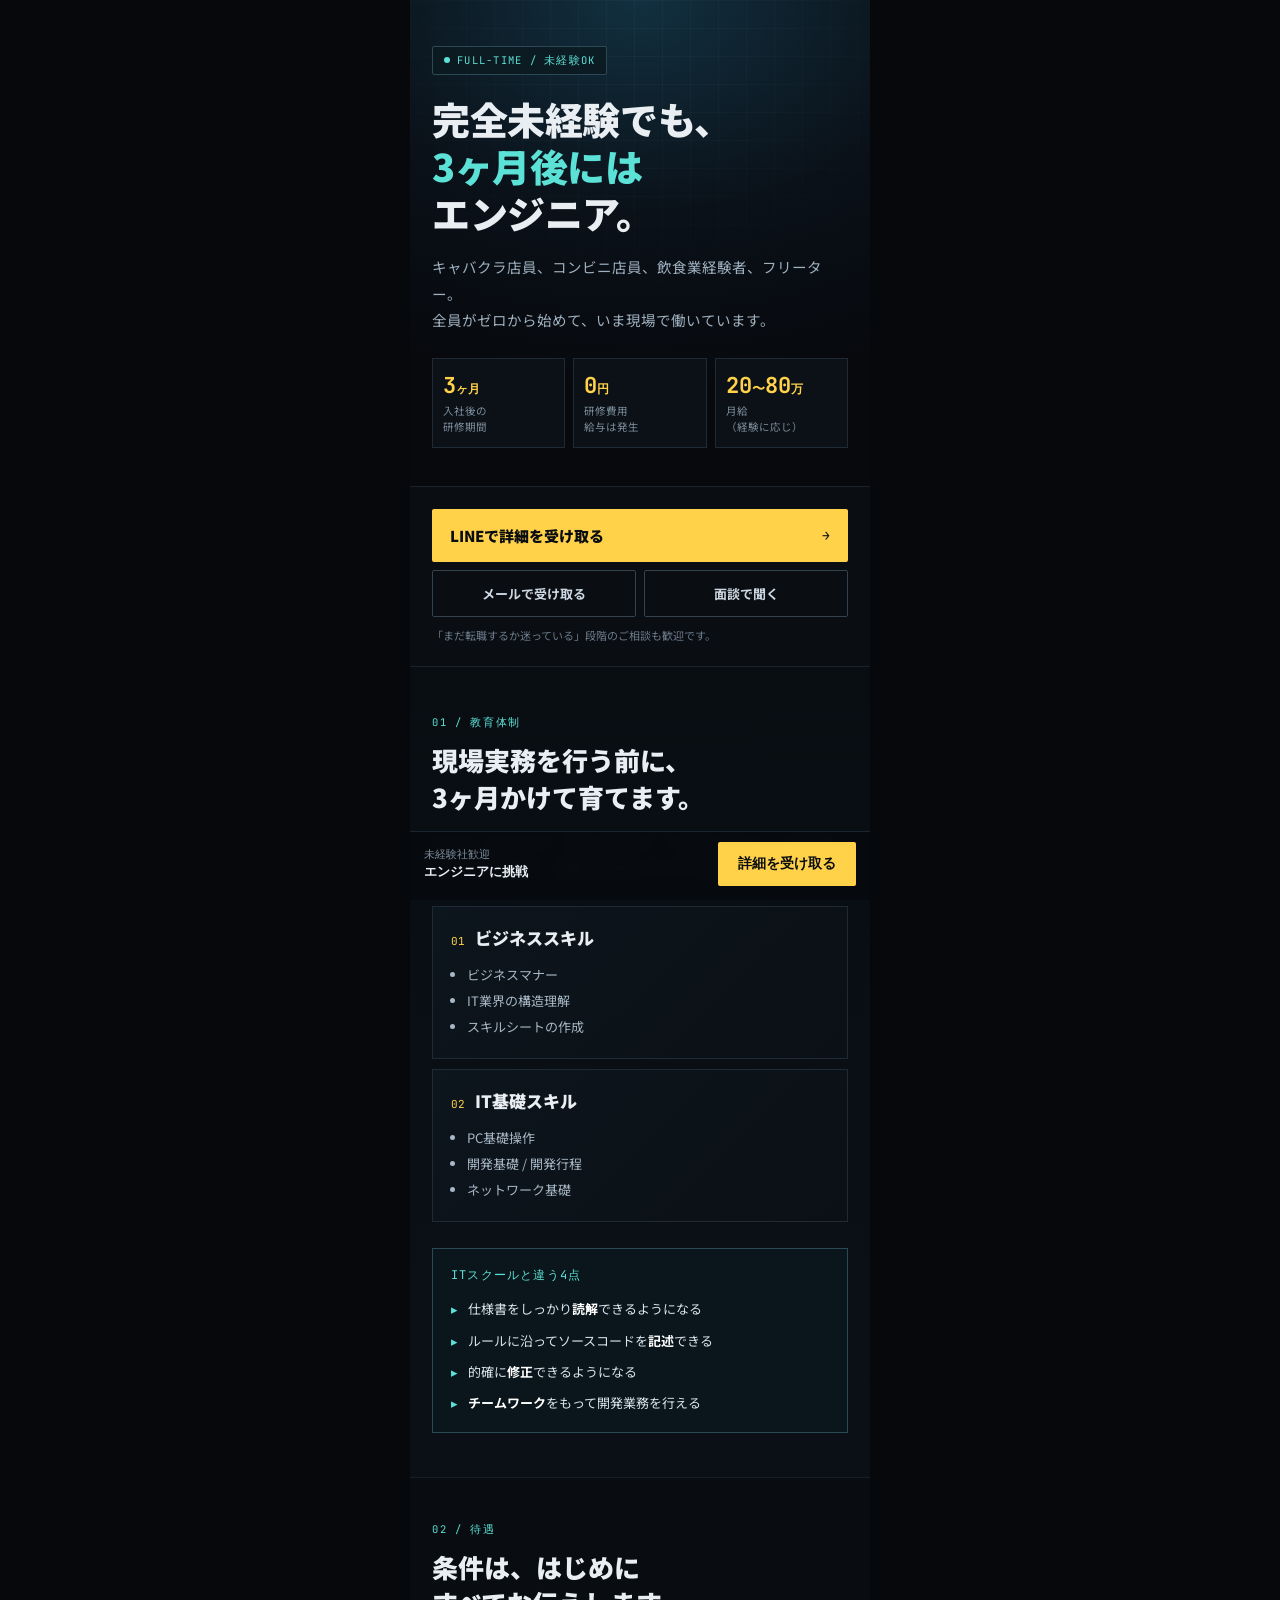
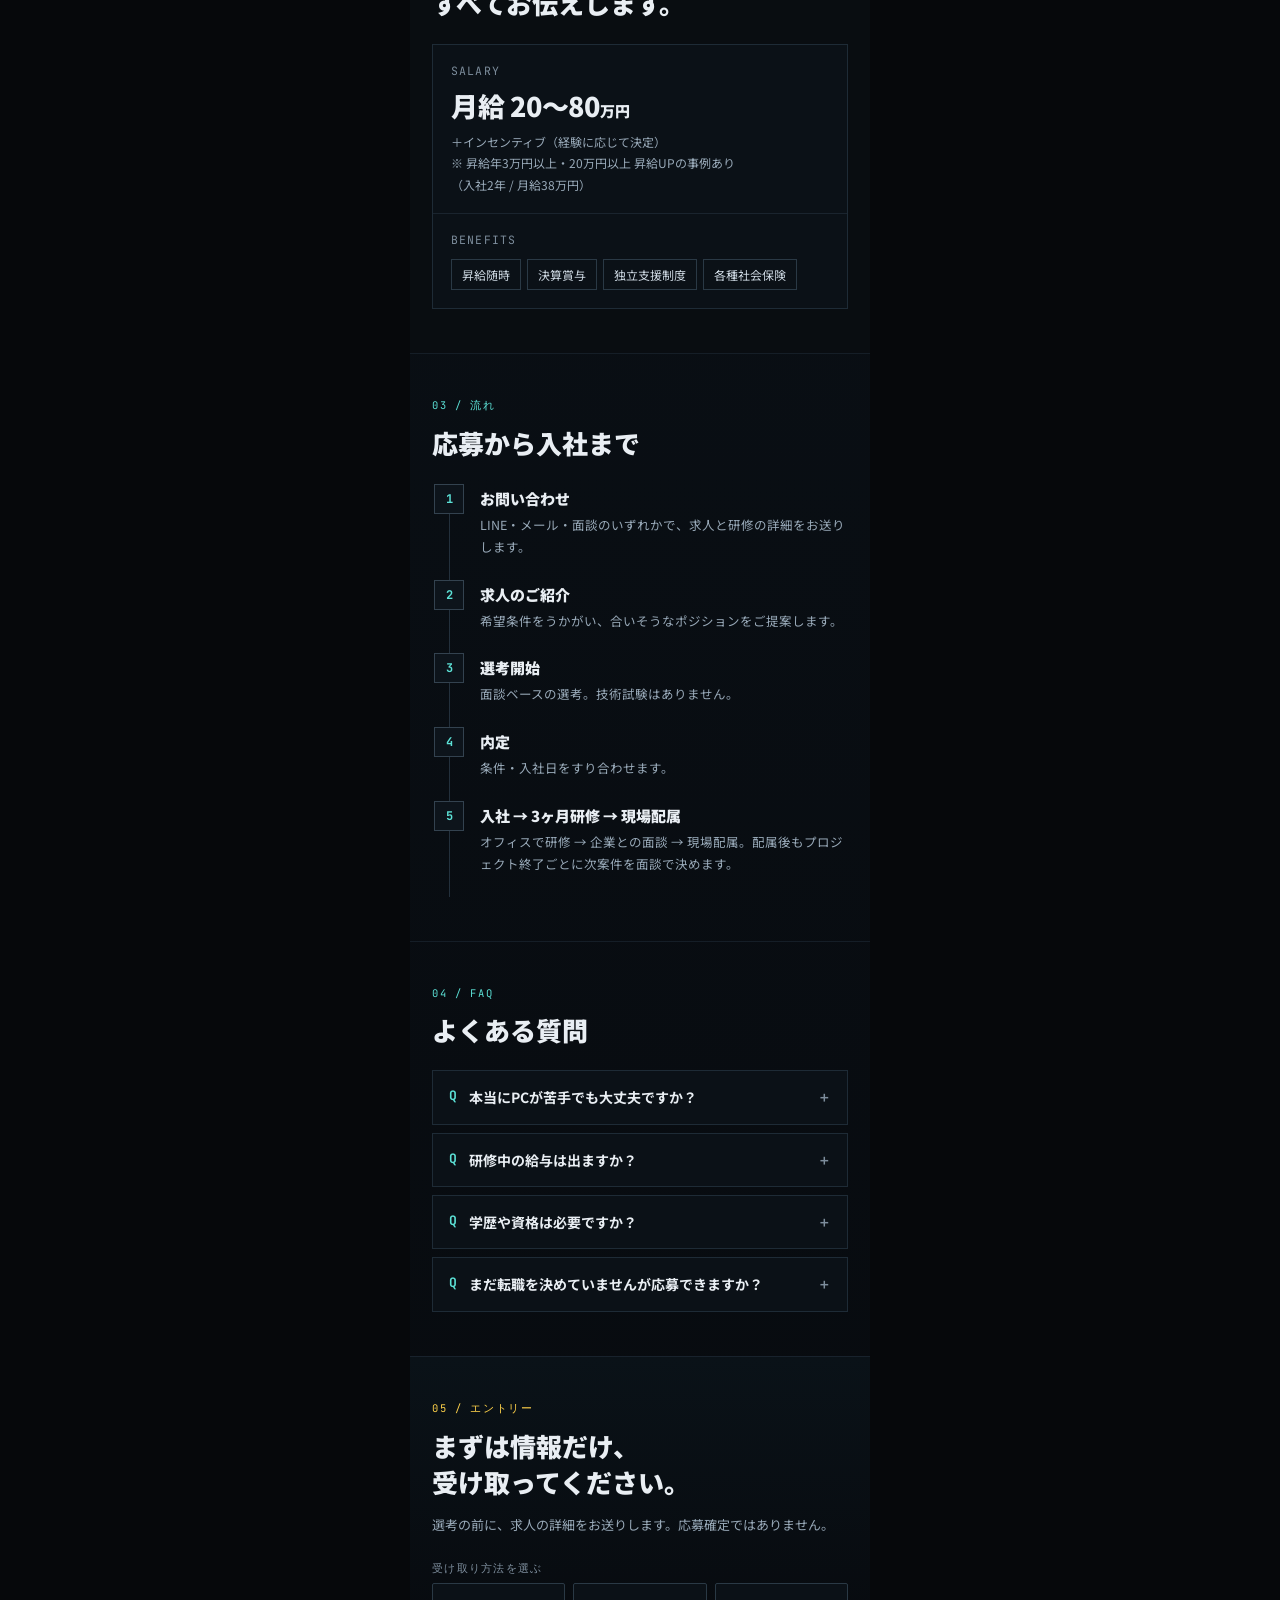
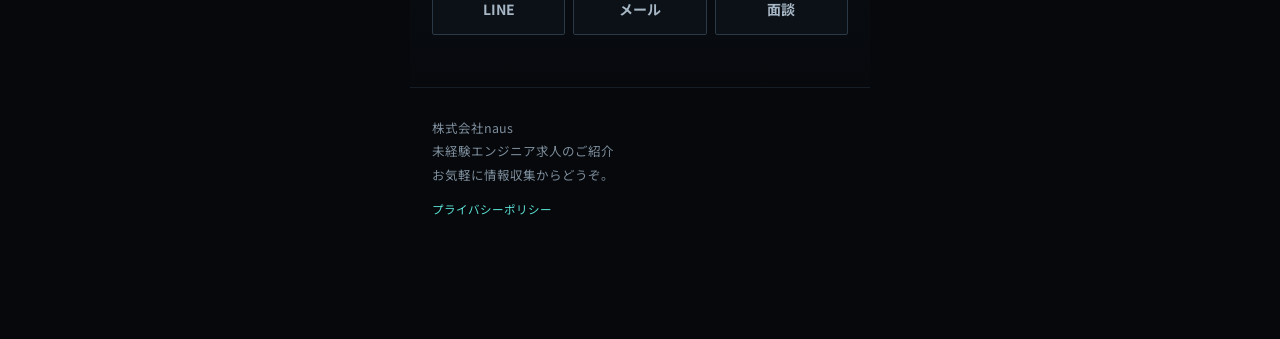
==== index.html @ b29642f3 "feat: 応募フォームの送信データに同意の記録を追加 recruit-entry フォームの同意チェック(プライバシーポリシー同意)は 送信ボタンの活性制御にのみ使われ、送信データには含まれていなか" ====
<!DOCTYPE html>
<html lang="ja">
<head>
<meta charset="utf-8" />
<!-- Google Tag Manager -->
<script>(function(w,d,s,l,i){w[l]=w[l]||[];w[l].push({'gtm.start':
new Date().getTime(),event:'gtm.js'});var f=d.getElementsByTagName(s)[0],
j=d.createElement(s),dl=l!='dataLayer'?'&l='+l:'';j.async=true;j.src=
'https://www.googletagmanager.com/gtm.js?id='+i+dl;f.parentNode.insertBefore(j,f);
})(window,document,'script','dataLayer','GTM-PGXVPQSF');</script>
<!-- End Google Tag Manager -->
<meta name="viewport" content="width=device-width, initial-scale=1" />
<title>未経験エンジニア求人｜株式会社naus</title>
<meta name="description" content="完全未経験でも、3ヶ月後にはエンジニア。全員がゼロから始めて、いま現場で働いています。" />
<link rel="preconnect" href="https://fonts.googleapis.com" />
<link rel="preconnect" href="https://fonts.gstatic.com" crossorigin="" />
<link href="https://fonts.googleapis.com/css2?family=Noto+Sans+JP:wght@400;500;700;900&family=JetBrains+Mono:wght@500;700&display=swap" rel="stylesheet" />
<style>
  html, body { margin: 0; padding: 0; background: #06080b; }
  * { box-sizing: border-box; -webkit-tap-highlight-color: transparent; }
  a { color: #5ce1d6; text-decoration: none; }
  a:hover { color: #8af0e8; }
  input, button, textarea { font-family: inherit; }
  @keyframes scanline { 0% { transform: translateY(-100%); } 100% { transform: translateY(400%); } }
  @keyframes pulseDot { 0%, 100% { opacity: 1; } 50% { opacity: 0.25; } }
  @keyframes sheetUp { from { transform: translateY(100%); } to { transform: translateY(0); } }
  .inp:focus { border-color: #5ce1d6; }
  [hidden] { display: none !important; }
</style>
</head>
<body>
<!-- Google Tag Manager (noscript) -->
<noscript><iframe src="https://www.googletagmanager.com/ns.html?id=GTM-PGXVPQSF"
height="0" width="0" style="display:none;visibility:hidden"></iframe></noscript>
<!-- End Google Tag Manager (noscript) -->
<div style="background: #06080b; color: #e9eef3; font-family: 'Noto Sans JP', sans-serif; min-height: 100vh; display: flex; justify-content: center; padding: 0 0 88px;">
<div style="width: 100%; max-width: 460px; position: relative; overflow: hidden; background: linear-gradient(180deg, #080b0f 0%, #0a1016 40%, #070a0e 100%);">

  <!-- ===== FV ===== -->
  <section style="position: relative; padding: 44px 22px 38px; background: radial-gradient(120% 80% at 50% 0%, #123040 0%, #0a1119 55%, #07090d 100%); overflow: hidden;">
    <div style="position: absolute; inset: 0; background-image: linear-gradient(#ffffff08 1px, transparent 1px), linear-gradient(90deg, #ffffff08 1px, transparent 1px); background-size: 28px 28px; mask-image: radial-gradient(80% 60% at 50% 10%, #000 0%, transparent 100%); -webkit-mask-image: radial-gradient(80% 60% at 50% 10%, #000 0%, transparent 100%);"></div>
    <div style="position: relative;">
      <div style="display: inline-flex; align-items: center; gap: 7px; border: 1px solid #2c4a56; background: #0c1a20cc; padding: 6px 11px; border-radius: 2px; font-family: 'JetBrains Mono', monospace; font-size: 10.5px; letter-spacing: 0.12em; color: #5ce1d6;">
        <span style="width: 6px; height: 6px; background: #5ce1d6; border-radius: 50%; animation: pulseDot 1.8s infinite;"></span>
        FULL-TIME / 未経験OK
      </div>
      <h1 style="margin: 20px 0 0; font-size: 38px; line-height: 1.24; font-weight: 900; letter-spacing: -0.01em; text-wrap: pretty;">
        完全未経験でも、<br />
        <span style="color: #5ce1d6;">3ヶ月後には</span><br />エンジニア。
      </h1>
      <p style="margin: 18px 0 0; font-size: 14.5px; line-height: 1.85; color: #9fb0bf;">
        キャバクラ店員、コンビニ店員、飲食業経験者、フリーター。<br />
        全員がゼロから始めて、いま現場で働いています。
      </p>
      <div style="display: flex; gap: 8px; margin: 24px 0 0;">
        <div style="flex: 1; border: 1px solid #1e2b36; background: #0b1117; padding: 12px 10px;">
          <div style="font-family: 'JetBrains Mono', monospace; font-size: 22px; font-weight: 700; color: #ffd24a;">3<span style="font-size: 12px;">ヶ月</span></div>
          <div style="font-size: 10.5px; color: #7d8d9c; margin-top: 3px; line-height: 1.5;">入社後の<br />研修期間</div>
        </div>
        <div style="flex: 1; border: 1px solid #1e2b36; background: #0b1117; padding: 12px 10px;">
          <div style="font-family: 'JetBrains Mono', monospace; font-size: 22px; font-weight: 700; color: #ffd24a;">0<span style="font-size: 12px;">円</span></div>
          <div style="font-size: 10.5px; color: #7d8d9c; margin-top: 3px; line-height: 1.5;">研修費用<br />給与は発生</div>
        </div>
        <div style="flex: 1; border: 1px solid #1e2b36; background: #0b1117; padding: 12px 10px;">
          <div style="font-family: 'JetBrains Mono', monospace; font-size: 22px; font-weight: 700; color: #ffd24a;">20<span style="font-size: 13px;">〜</span>80<span style="font-size: 12px;">万</span></div>
          <div style="font-size: 10.5px; color: #7d8d9c; margin-top: 3px; line-height: 1.5;">月給<br />（経験に応じ）</div>
        </div>
      </div>
    </div>
  </section>

  <!-- ===== FV直下CTA ===== -->
  <div style="display: grid; gap: 8px; padding: 22px; background: #0a0e13; border-top: 1px solid #18222c; border-bottom: 1px solid #18222c;">
    <button type="button" data-open-line style="display: flex; align-items: center; justify-content: space-between; width: 100%; border: 0; background: #ffd24a; color: #0a0d11; font-weight: 900; font-size: 15px; padding: 16px 18px; border-radius: 2px; cursor: pointer;">
      <span>LINEで詳細を受け取る</span>
      <span style="font-family: 'JetBrains Mono', monospace; font-size: 13px;">→</span>
    </button>
    <div style="display: flex; gap: 8px;">
      <a href="#form" id="open-mail-top" style="flex: 1; display: flex; align-items: center; justify-content: center; border: 1px solid #33424f; color: #cdd8e2; font-weight: 700; font-size: 13px; padding: 13px 10px; border-radius: 2px;">メールで受け取る</a>
      <a href="https://calendar.app.google/QHcVtt3HSc3vjNwj9" target="_blank" rel="noopener" style="flex: 1; display: flex; align-items: center; justify-content: center; border: 1px solid #33424f; color: #cdd8e2; font-weight: 700; font-size: 13px; padding: 13px 10px; border-radius: 2px;">面談で聞く</a>
    </div>
    <p style="margin: 2px 0 0; font-size: 11px; color: #6b7a8a; line-height: 1.6;">「まだ転職するか迷っている」段階のご相談も歓迎です。</p>
  </div>

  <!-- ===== 01 教育体制 ===== -->
  <section style="padding: 48px 22px 44px;">
    <div style="font-family: 'JetBrains Mono', monospace; font-size: 10.5px; letter-spacing: 0.16em; color: #5ce1d6;">01 / 教育体制</div>
    <h2 style="margin: 12px 0 0; font-size: 26px; line-height: 1.4; font-weight: 900;">現場実務を行う前に、<br />3ヶ月かけて育てます。</h2>
    <p style="margin: 14px 0 0; font-size: 13.5px; line-height: 1.9; color: #98a9b8;">ITスクールのように「学んで終わり」ではありません。入社後の給与が出る期間に、実務で必要なことだけを教えます。</p>

    <div style="display: grid; gap: 10px; margin: 26px 0 0;">
      <div style="border: 1px solid #1e2b36; background: linear-gradient(135deg, #0d151d 0%, #0a1015 100%); padding: 18px;">
        <div style="display: flex; align-items: baseline; gap: 10px;">
          <span style="font-family: 'JetBrains Mono', monospace; font-size: 11px; color: #ffd24a;">01</span>
          <h3 style="margin: 0; font-size: 17px; font-weight: 900;">ビジネススキル</h3>
        </div>
        <ul style="margin: 12px 0 0; padding: 0 0 0 16px; font-size: 13px; line-height: 2; color: #a7b7c5;">
          <li>ビジネスマナー</li>
          <li>IT業界の構造理解</li>
          <li>スキルシートの作成</li>
        </ul>
      </div>
      <div style="border: 1px solid #1e2b36; background: linear-gradient(135deg, #0d151d 0%, #0a1015 100%); padding: 18px;">
        <div style="display: flex; align-items: baseline; gap: 10px;">
          <span style="font-family: 'JetBrains Mono', monospace; font-size: 11px; color: #ffd24a;">02</span>
          <h3 style="margin: 0; font-size: 17px; font-weight: 900;">IT基礎スキル</h3>
        </div>
        <ul style="margin: 12px 0 0; padding: 0 0 0 16px; font-size: 13px; line-height: 2; color: #a7b7c5;">
          <li>PC基礎操作</li>
          <li>開発基礎 / 開発行程</li>
          <li>ネットワーク基礎</li>
        </ul>
      </div>
    </div>

    <div style="margin: 26px 0 0; border: 1px solid #2c4a56; background: #0a161b; padding: 18px;">
      <div style="font-size: 12px; font-family: 'JetBrains Mono', monospace; letter-spacing: 0.1em; color: #5ce1d6;">ITスクールと違う4点</div>
      <div style="display: grid; gap: 9px; margin: 14px 0 0;">
        <div style="display: flex; gap: 10px; font-size: 13px; line-height: 1.7; color: #dbe4ec;"><span style="color: #5ce1d6;">▸</span><span>仕様書をしっかり<strong style="color:#fff;">読解</strong>できるようになる</span></div>
        <div style="display: flex; gap: 10px; font-size: 13px; line-height: 1.7; color: #dbe4ec;"><span style="color: #5ce1d6;">▸</span><span>ルールに沿ってソースコードを<strong style="color:#fff;">記述</strong>できる</span></div>
        <div style="display: flex; gap: 10px; font-size: 13px; line-height: 1.7; color: #dbe4ec;"><span style="color: #5ce1d6;">▸</span><span>的確に<strong style="color:#fff;">修正</strong>できるようになる</span></div>
        <div style="display: flex; gap: 10px; font-size: 13px; line-height: 1.7; color: #dbe4ec;"><span style="color: #5ce1d6;">▸</span><span><strong style="color:#fff;">チームワーク</strong>をもって開発業務を行える</span></div>
      </div>
    </div>
  </section>

  <!-- ===== 02 待遇 ===== -->
  <section style="padding: 44px 22px; background: #090d11; border-top: 1px solid #151e27;">
    <div style="font-family: 'JetBrains Mono', monospace; font-size: 10.5px; letter-spacing: 0.16em; color: #5ce1d6;">02 / 待遇</div>
    <h2 style="margin: 12px 0 22px; font-size: 26px; line-height: 1.4; font-weight: 900;">条件は、はじめに<br />すべてお伝えします。</h2>
    <div style="border: 1px solid #1e2b36; background: #0b1117;">
      <div style="padding: 18px; border-bottom: 1px solid #1a242e;">
        <div style="font-size: 11.5px; font-family: 'JetBrains Mono', monospace; letter-spacing: 0.1em; color: #7d8d9c;">SALARY</div>
        <div style="margin: 8px 0 0; font-size: 27px; font-weight: 900; letter-spacing: -0.01em;">月給 20〜80<span style="font-size: 15px;">万円</span></div>
        <div style="margin: 6px 0 0; font-size: 12px; line-height: 1.8; color: #98a9b8;">＋インセンティブ（経験に応じて決定）<br />※ 昇給年3万円以上・20万円以上 昇給UPの事例あり<br />（入社2年 / 月給38万円）</div>
      </div>
      <div style="padding: 18px;">
        <div style="font-size: 11.5px; font-family: 'JetBrains Mono', monospace; letter-spacing: 0.1em; color: #7d8d9c;">BENEFITS</div>
        <div style="display: flex; flex-wrap: wrap; gap: 6px; margin: 12px 0 0;">
          <span style="border: 1px solid #2a3945; font-size: 12px; padding: 6px 10px; color: #cdd8e2;">昇給随時</span>
          <span style="border: 1px solid #2a3945; font-size: 12px; padding: 6px 10px; color: #cdd8e2;">決算賞与</span>
          <span style="border: 1px solid #2a3945; font-size: 12px; padding: 6px 10px; color: #cdd8e2;">独立支援制度</span>
          <span style="border: 1px solid #2a3945; font-size: 12px; padding: 6px 10px; color: #cdd8e2;">各種社会保険</span>
        </div>
      </div>
    </div>
  </section>

  <!-- ===== 03 流れ ===== -->
  <section style="padding: 44px 22px; border-top: 1px solid #151e27; border-bottom: 1px solid #151e27;">
    <div style="font-family: 'JetBrains Mono', monospace; font-size: 10.5px; letter-spacing: 0.16em; color: #5ce1d6;">03 / 流れ</div>
    <h2 style="margin: 12px 0 22px; font-size: 26px; line-height: 1.4; font-weight: 900;">応募から入社まで</h2>
    <div style="display: grid; gap: 0;">
      <div style="display: flex; gap: 14px;">
        <div style="flex: none; width: 34px; display: flex; flex-direction: column; align-items: center;">
          <div style="width: 30px; height: 30px; border: 1px solid #33424f; background: #0d141b; display: flex; align-items: center; justify-content: center; font-family: 'JetBrains Mono', monospace; font-size: 12px; font-weight: 700; color: #5ce1d6;">1</div>
          <div style="flex: 1; width: 1px; background: #23303c; min-height: 18px;"></div>
        </div>
        <div style="padding: 4px 0 22px;">
          <div style="font-size: 15px; font-weight: 900;">お問い合わせ</div>
          <div style="margin: 5px 0 0; font-size: 12.5px; line-height: 1.75; color: #98a9b8;">LINE・メール・面談のいずれかで、求人と研修の詳細をお送りします。</div>
        </div>
      </div>
      <div style="display: flex; gap: 14px;">
        <div style="flex: none; width: 34px; display: flex; flex-direction: column; align-items: center;">
          <div style="width: 30px; height: 30px; border: 1px solid #33424f; background: #0d141b; display: flex; align-items: center; justify-content: center; font-family: 'JetBrains Mono', monospace; font-size: 12px; font-weight: 700; color: #5ce1d6;">2</div>
          <div style="flex: 1; width: 1px; background: #23303c; min-height: 18px;"></div>
        </div>
        <div style="padding: 4px 0 22px;">
          <div style="font-size: 15px; font-weight: 900;">求人のご紹介</div>
          <div style="margin: 5px 0 0; font-size: 12.5px; line-height: 1.75; color: #98a9b8;">希望条件をうかがい、合いそうなポジションをご提案します。</div>
        </div>
      </div>
      <div style="display: flex; gap: 14px;">
        <div style="flex: none; width: 34px; display: flex; flex-direction: column; align-items: center;">
          <div style="width: 30px; height: 30px; border: 1px solid #33424f; background: #0d141b; display: flex; align-items: center; justify-content: center; font-family: 'JetBrains Mono', monospace; font-size: 12px; font-weight: 700; color: #5ce1d6;">3</div>
          <div style="flex: 1; width: 1px; background: #23303c; min-height: 18px;"></div>
        </div>
        <div style="padding: 4px 0 22px;">
          <div style="font-size: 15px; font-weight: 900;">選考開始</div>
          <div style="margin: 5px 0 0; font-size: 12.5px; line-height: 1.75; color: #98a9b8;">面談ベースの選考。技術試験はありません。</div>
        </div>
      </div>
      <div style="display: flex; gap: 14px;">
        <div style="flex: none; width: 34px; display: flex; flex-direction: column; align-items: center;">
          <div style="width: 30px; height: 30px; border: 1px solid #33424f; background: #0d141b; display: flex; align-items: center; justify-content: center; font-family: 'JetBrains Mono', monospace; font-size: 12px; font-weight: 700; color: #5ce1d6;">4</div>
          <div style="flex: 1; width: 1px; background: #23303c; min-height: 18px;"></div>
        </div>
        <div style="padding: 4px 0 22px;">
          <div style="font-size: 15px; font-weight: 900;">内定</div>
          <div style="margin: 5px 0 0; font-size: 12.5px; line-height: 1.75; color: #98a9b8;">条件・入社日をすり合わせます。</div>
        </div>
      </div>
      <div style="display: flex; gap: 14px;">
        <div style="flex: none; width: 34px; display: flex; flex-direction: column; align-items: center;">
          <div style="width: 30px; height: 30px; border: 1px solid #33424f; background: #0d141b; display: flex; align-items: center; justify-content: center; font-family: 'JetBrains Mono', monospace; font-size: 12px; font-weight: 700; color: #5ce1d6;">5</div>
          <div style="flex: 1; width: 1px; background: #23303c; min-height: 18px;"></div>
        </div>
        <div style="padding: 4px 0 22px;">
          <div style="font-size: 15px; font-weight: 900;">入社 → 3ヶ月研修 → 現場配属</div>
          <div style="margin: 5px 0 0; font-size: 12.5px; line-height: 1.75; color: #98a9b8;">オフィスで研修 → 企業との面談 → 現場配属。配属後もプロジェクト終了ごとに次案件を面談で決めます。</div>
        </div>
      </div>
    </div>
  </section>

  <!-- ===== 04 FAQ ===== -->
  <section style="padding: 44px 22px;">
    <div style="font-family: 'JetBrains Mono', monospace; font-size: 10.5px; letter-spacing: 0.16em; color: #5ce1d6;">04 / FAQ</div>
    <h2 style="margin: 12px 0 22px; font-size: 26px; line-height: 1.4; font-weight: 900;">よくある質問</h2>
    <div style="display: grid; gap: 8px;">
      <div data-faq style="border: 1px solid #1e2b36; background: #0b1117;">
        <button type="button" data-faq-toggle aria-expanded="false" style="width: 100%; display: flex; gap: 12px; align-items: flex-start; text-align: left; background: none; border: 0; padding: 15px 16px; color: #e9eef3; font-size: 14px; font-weight: 700; line-height: 1.6; cursor: pointer;">
          <span style="font-family: 'JetBrains Mono', monospace; color: #5ce1d6; font-size: 13px; flex: none;">Q</span>
          <span style="flex: 1;">本当にPCが苦手でも大丈夫ですか？</span>
          <span data-faq-mark style="font-family: 'JetBrains Mono', monospace; color: #7d8d9c; flex: none;">＋</span>
        </button>
        <div data-faq-body hidden style="margin: 0 16px 16px 44px; padding: 14px 0 0; border-top: 1px solid #16202a; font-size: 13px; line-height: 1.9; color: #a7b7c5;">大丈夫です。研修はPCの基本操作から始めます。前職がキャバクラ店員・コンビニ店員・飲食業経験者など、業務でPCを使っていなかった方の採用実績が多数あります。</div>
      </div>
      <div data-faq style="border: 1px solid #1e2b36; background: #0b1117;">
        <button type="button" data-faq-toggle aria-expanded="false" style="width: 100%; display: flex; gap: 12px; align-items: flex-start; text-align: left; background: none; border: 0; padding: 15px 16px; color: #e9eef3; font-size: 14px; font-weight: 700; line-height: 1.6; cursor: pointer;">
          <span style="font-family: 'JetBrains Mono', monospace; color: #5ce1d6; font-size: 13px; flex: none;">Q</span>
          <span style="flex: 1;">研修中の給与は出ますか？</span>
          <span data-faq-mark style="font-family: 'JetBrains Mono', monospace; color: #7d8d9c; flex: none;">＋</span>
        </button>
        <div data-faq-body hidden style="margin: 0 16px 16px 44px; padding: 14px 0 0; border-top: 1px solid #16202a; font-size: 13px; line-height: 1.9; color: #a7b7c5;">出ます。入社後の3ヶ月間の研修も勤務扱いです。研修費用のご負担もありません。</div>
      </div>
      <div data-faq style="border: 1px solid #1e2b36; background: #0b1117;">
        <button type="button" data-faq-toggle aria-expanded="false" style="width: 100%; display: flex; gap: 12px; align-items: flex-start; text-align: left; background: none; border: 0; padding: 15px 16px; color: #e9eef3; font-size: 14px; font-weight: 700; line-height: 1.6; cursor: pointer;">
          <span style="font-family: 'JetBrains Mono', monospace; color: #5ce1d6; font-size: 13px; flex: none;">Q</span>
          <span style="flex: 1;">学歴や資格は必要ですか？</span>
          <span data-faq-mark style="font-family: 'JetBrains Mono', monospace; color: #7d8d9c; flex: none;">＋</span>
        </button>
        <div data-faq-body hidden style="margin: 0 16px 16px 44px; padding: 14px 0 0; border-top: 1px solid #16202a; font-size: 13px; line-height: 1.9; color: #a7b7c5;">必要ありません。必須スキルも設けていません。「モノ創りをしたい」「稼ぎたい」「安定した職に就きたい」という意思を重視します。</div>
      </div>
      <div data-faq style="border: 1px solid #1e2b36; background: #0b1117;">
        <button type="button" data-faq-toggle aria-expanded="false" style="width: 100%; display: flex; gap: 12px; align-items: flex-start; text-align: left; background: none; border: 0; padding: 15px 16px; color: #e9eef3; font-size: 14px; font-weight: 700; line-height: 1.6; cursor: pointer;">
          <span style="font-family: 'JetBrains Mono', monospace; color: #5ce1d6; font-size: 13px; flex: none;">Q</span>
          <span style="flex: 1;">まだ転職を決めていませんが応募できますか？</span>
          <span data-faq-mark style="font-family: 'JetBrains Mono', monospace; color: #7d8d9c; flex: none;">＋</span>
        </button>
        <div data-faq-body hidden style="margin: 0 16px 16px 44px; padding: 14px 0 0; border-top: 1px solid #16202a; font-size: 13px; line-height: 1.9; color: #a7b7c5;">はい。情報収集だけの段階でも歓迎です。LINE・メールで資料をお送りするだけの対応も可能です。</div>
      </div>
    </div>
  </section>

  <!-- ===== 05 エントリー ===== -->
  <section id="form" style="padding: 44px 22px 52px; background: linear-gradient(180deg, #0a1218 0%, #07090d 100%); border-top: 1px solid #18222c;">
    <div style="font-family: 'JetBrains Mono', monospace; font-size: 10.5px; letter-spacing: 0.16em; color: #ffd24a;">05 / エントリー</div>
    <h2 style="margin: 12px 0 0; font-size: 26px; line-height: 1.4; font-weight: 900;">まずは情報だけ、<br />受け取ってください。</h2>
    <p style="margin: 12px 0 24px; font-size: 13px; line-height: 1.85; color: #98a9b8;">選考の前に、求人の詳細をお送りします。応募確定ではありません。</p>

    <div id="entry-sent" hidden style="border: 1px solid #2c4a56; background: #0a161b; padding: 26px 20px; text-align: center;">
      <div style="font-size: 18px; font-weight: 900; color: #5ce1d6;">送信しました</div>
      <p style="margin: 10px 0 0; font-size: 13px; line-height: 1.8; color: #a7b7c5;">担当より1営業日以内にご連絡します。<br />最後までお読みいただきありがとうございました。</p>
    </div>

    <div id="entry-choose" style="display: grid; gap: 16px;">
      <div>
        <label style="display: block; font-family: 'JetBrains Mono', monospace; font-size: 10.5px; letter-spacing: 0.12em; color: #7d8d9c; margin-bottom: 7px;">受け取り方法を選ぶ</label>
        <div style="display: flex; gap: 8px;">
          <button type="button" data-open-line style="flex: 1; border: 1px solid #2a3945; background: #0b1117; color: #a7b7c5; font-size: 14px; font-weight: 700; padding: 15px 0; border-radius: 2px; cursor: pointer;">LINE</button>
          <button type="button" id="pick-mail" style="flex:1;padding:15px 0;border:1px solid #2a3945;background:#0b1117;color:#a7b7c5;font-size:14px;font-weight:700;border-radius:2px;cursor:pointer;">メール</button>
          <a href="https://calendar.app.google/QHcVtt3HSc3vjNwj9" target="_blank" rel="noopener" style="flex: 1; display: flex; align-items: center; justify-content: center; border: 1px solid #2a3945; background: #0b1117; color: #a7b7c5; font-size: 14px; font-weight: 700; padding: 15px 0; border-radius: 2px;">面談</a>
        </div>
      </div>
      <form id="mail-form" name="recruit-entry" method="POST" data-netlify="true" data-netlify-honeypot="bot-field" hidden style="display: grid; gap: 16px;">
        <input type="hidden" name="form-name" value="recruit-entry" />
        <div hidden><label>bot-field <input name="bot-field" /></label></div>
        <div>
          <label for="entry-name" style="display: block; font-family: 'JetBrains Mono', monospace; font-size: 10.5px; letter-spacing: 0.12em; color: #7d8d9c; margin-bottom: 7px;">氏名</label>
          <input class="inp" id="entry-name" name="name" type="text" required placeholder="山田 太郎" style="width: 100%; background: #0b1117; border: 1px solid #2a3945; color: #e9eef3; font-size: 15px; padding: 14px 14px; border-radius: 2px; outline: none;" />
        </div>
        <div>
          <label for="entry-email" style="display: block; font-family: 'JetBrains Mono', monospace; font-size: 10.5px; letter-spacing: 0.12em; color: #7d8d9c; margin-bottom: 7px;">メールアドレス</label>
          <input class="inp" id="entry-email" name="email" type="email" required placeholder="you@example.com" style="width: 100%; background: #0b1117; border: 1px solid #2a3945; color: #e9eef3; font-size: 15px; padding: 14px 14px; border-radius: 2px; outline: none;" />
        </div>
        <input type="hidden" name="consent" value="同意する" />
        <button type="button" id="agree-toggle" role="checkbox" aria-checked="false" style="display: flex; gap: 10px; align-items: center; background: none; border: 0; padding: 0; cursor: pointer; text-align: left;">
          <span id="agree-box" style="flex:none;width:22px;height:22px;display:flex;align-items:center;justify-content:center;border:1px solid #3a4a58;background:#0b1117;color:#5ce1d6;font-size:13px;font-weight:700;border-radius:2px;"></span>
          <span style="font-size: 12.5px; color: #a7b7c5; line-height: 1.6;"><a href="https://www.naus.co.jp/2" target="_blank" rel="noopener">プライバシーポリシー</a>に同意する</span>
        </button>
        <button type="submit" id="mail-submit" disabled style="width:100%;padding:17px 0;border:0;border-radius:2px;font-size:15.5px;font-weight:900;cursor:not-allowed;background:#26313b;color:#68788a;">メールで詳細を受け取る</button>
        <p id="mail-error" hidden style="margin: 0; font-size: 12.5px; line-height: 1.7; color: #ff8f7a;">送信できませんでした。通信環境をご確認のうえ、もう一度お試しください。</p>
      </form>
    </div>
  </section>

  <!-- ===== フッター ===== -->
  <footer style="padding: 28px 22px 34px; border-top: 1px solid #151e27; background: #06080b;">
    <div style="font-size: 12.5px; line-height: 1.9; color: #7d8d9c;">株式会社naus<br />未経験エンジニア求人のご紹介<br />お気軽に情報収集からどうぞ。</div>
    <div style="display: flex; gap: 14px; margin: 14px 0 0; font-size: 11.5px;"><a href="https://www.naus.co.jp/2" target="_blank" rel="noopener">プライバシーポリシー</a></div>
  </footer>

</div>
</div>

<!-- ===== LINEモーダル ===== -->
<div id="line-modal" hidden role="dialog" aria-modal="true" aria-label="LINEで受け取る" style="position: fixed; inset: 0; z-index: 100; background: #04060899; backdrop-filter: blur(4px); -webkit-backdrop-filter: blur(4px); display: flex; align-items: flex-end; justify-content: center;">
  <div style="width: 100%; max-width: 460px; background: #0b1117; border-top: 1px solid #2c4a56; padding: 24px 22px 28px; animation: sheetUp 0.24s ease-out;">
    <div style="display: flex; align-items: center; gap: 10px;">
      <div style="font-family: 'JetBrains Mono', monospace; font-size: 10.5px; letter-spacing: 0.14em; color: #5ce1d6;">LINEで受け取る</div>
      <button type="button" data-close-line aria-label="閉じる" style="margin-left: auto; background: none; border: 1px solid #2a3945; color: #98a9b8; width: 30px; height: 30px; border-radius: 2px; cursor: pointer; font-size: 14px;">✕</button>
    </div>
    <h3 style="margin: 14px 0 0; font-size: 20px; font-weight: 900; line-height: 1.45;">友だち追加後、<br /><span style="color: #ffd24a;">「求人を見た」</span>と送信してください。</h3>
    <p style="margin: 10px 0 0; font-size: 12.5px; line-height: 1.8; color: #98a9b8;">このメッセージが担当への合図になります。送信いただき次第、求人の詳細をお送りします。</p>
    <div style="display: flex; gap: 8px; align-items: center; margin: 18px 0 0; border: 1px solid #2a3945; background: #070b0f; padding: 12px 14px;">
      <span style="flex: 1; font-size: 15px; font-weight: 700; color: #e9eef3;">求人を見た</span>
      <button type="button" id="copy-phrase" style="flex: none; border: 1px solid #33424f; background: #101820; color: #cdd8e2; font-size: 12px; font-weight: 700; padding: 8px 12px; border-radius: 2px; cursor: pointer;">コピー</button>
    </div>
    <a href="https://line.me/R/ti/p/@062pxuij?oat__id=6846773" target="_blank" rel="noopener" data-close-line style="display: flex; align-items: center; justify-content: center; gap: 8px; margin: 14px 0 0; background: #ffd24a; color: #0a0d11; font-weight: 900; font-size: 15.5px; padding: 17px 0; border-radius: 2px;">LINEを開く</a>
    <p style="margin: 12px 0 0; font-family: 'JetBrains Mono', monospace; font-size: 10px; line-height: 1.7; color: #5d6d7c;">LINEアプリが開きます / 24時間受付</p>
  </div>
</div>

<!-- ===== 下部固定CTA ===== -->
<div style="position: fixed; bottom: 0; left: 0; right: 0; z-index: 50; display: flex; justify-content: center; pointer-events: none;">
  <div style="width: 100%; max-width: 460px; padding: 10px 14px 14px; background: #070a0ef2; border-top: 1px solid #1b2530; backdrop-filter: blur(8px); -webkit-backdrop-filter: blur(8px); pointer-events: auto; display: flex; gap: 8px; align-items: center;">
    <div style="flex: 1; min-width: 0;">
      <div style="font-size: 11px; color: #7d8d9c; line-height: 1.4;">未経験社歓迎</div>
      <div style="font-size: 13px; font-weight: 900; color: #e9eef3;">エンジニアに挑戦</div>
    </div>
    <button type="button" data-open-line style="flex: none; border: 0; background: #ffd24a; color: #0a0d11; font-weight: 900; font-size: 14px; padding: 13px 20px; border-radius: 2px; cursor: pointer;">詳細を受け取る</button>
  </div>
</div>

<script>
(function () {
  var $ = function (id) { return document.getElementById(id); };

  /* FAQ: 複数同時展開可 */
  Array.prototype.forEach.call(document.querySelectorAll('[data-faq-toggle]'), function (btn) {
    btn.addEventListener('click', function () {
      var item = btn.parentNode;
      var body = item.querySelector('[data-faq-body]');
      var mark = btn.querySelector('[data-faq-mark]');
      var willOpen = body.hidden;
      body.hidden = !willOpen;
      mark.textContent = willOpen ? '−' : '＋';
      btn.setAttribute('aria-expanded', willOpen ? 'true' : 'false');
    });
  });

  /* 受け取り方法: メールを選ぶとフォームを表示 */
  var MAIL_ON = 'flex:1;padding:15px 0;border:1px solid #5ce1d6;background:#0e2229;color:#5ce1d6;font-size:14px;font-weight:700;border-radius:2px;cursor:pointer;';
  var pickMail = $('pick-mail');
  var mailForm = $('mail-form');
  var openMailForm = function () {
    pickMail.style.cssText = MAIL_ON;
    mailForm.hidden = false;
  };
  pickMail.addEventListener('click', openMailForm);
  $('open-mail-top').addEventListener('click', openMailForm);

  /* 同意チェック */
  var BOX_ON = 'flex:none;width:22px;height:22px;display:flex;align-items:center;justify-content:center;border:1px solid #5ce1d6;background:#0e2229;color:#5ce1d6;font-size:13px;font-weight:700;border-radius:2px;';
  var BOX_OFF = 'flex:none;width:22px;height:22px;display:flex;align-items:center;justify-content:center;border:1px solid #3a4a58;background:#0b1117;color:#5ce1d6;font-size:13px;font-weight:700;border-radius:2px;';
  var SUBMIT_ON = 'width:100%;padding:17px 0;border:0;border-radius:2px;font-size:15.5px;font-weight:900;cursor:pointer;background:#ffd24a;color:#0a0d11;';
  var SUBMIT_OFF = 'width:100%;padding:17px 0;border:0;border-radius:2px;font-size:15.5px;font-weight:900;cursor:not-allowed;background:#26313b;color:#68788a;';
  var agree = false;
  var agreeToggle = $('agree-toggle');
  var agreeBox = $('agree-box');
  var submitBtn = $('mail-submit');
  agreeToggle.addEventListener('click', function () {
    agree = !agree;
    agreeBox.style.cssText = agree ? BOX_ON : BOX_OFF;
    agreeBox.textContent = agree ? '✓' : '';
    agreeToggle.setAttribute('aria-checked', agree ? 'true' : 'false');
    submitBtn.style.cssText = agree ? SUBMIT_ON : SUBMIT_OFF;
    submitBtn.disabled = !agree;
  });

  /* 送信: ページ遷移せずインラインで「送信しました」に切り替える */
  var errEl = $('mail-error');
  mailForm.addEventListener('submit', function (e) {
    e.preventDefault();
    if (!agree) { return; }
    errEl.hidden = true;
    submitBtn.disabled = true;
    var body = new URLSearchParams(new FormData(mailForm)).toString();
    fetch('/', {
      method: 'POST',
      headers: { 'Content-Type': 'application/x-www-form-urlencoded' },
      body: body
    }).then(function (res) {
      if (!res.ok) { throw new Error('failed'); }
      $('entry-choose').hidden = true;
      $('entry-sent').hidden = false;
    })['catch'](function () {
      errEl.hidden = false;
      submitBtn.disabled = false;
    });
  });

  /* LINEモーダル */
  var modal = $('line-modal');
  var copyBtn = $('copy-phrase');
  Array.prototype.forEach.call(document.querySelectorAll('[data-open-line]'), function (btn) {
    btn.addEventListener('click', function () {
      modal.hidden = false;
      copyBtn.textContent = 'コピー';
    });
  });
  Array.prototype.forEach.call(document.querySelectorAll('[data-close-line]'), function (el) {
    el.addEventListener('click', function () { modal.hidden = true; });
  });
  copyBtn.addEventListener('click', function () {
    try { navigator.clipboard.writeText('求人を見た'); } catch (err) {}
    copyBtn.textContent = 'コピー済';
  });
})();
</script>
</body>
</html>
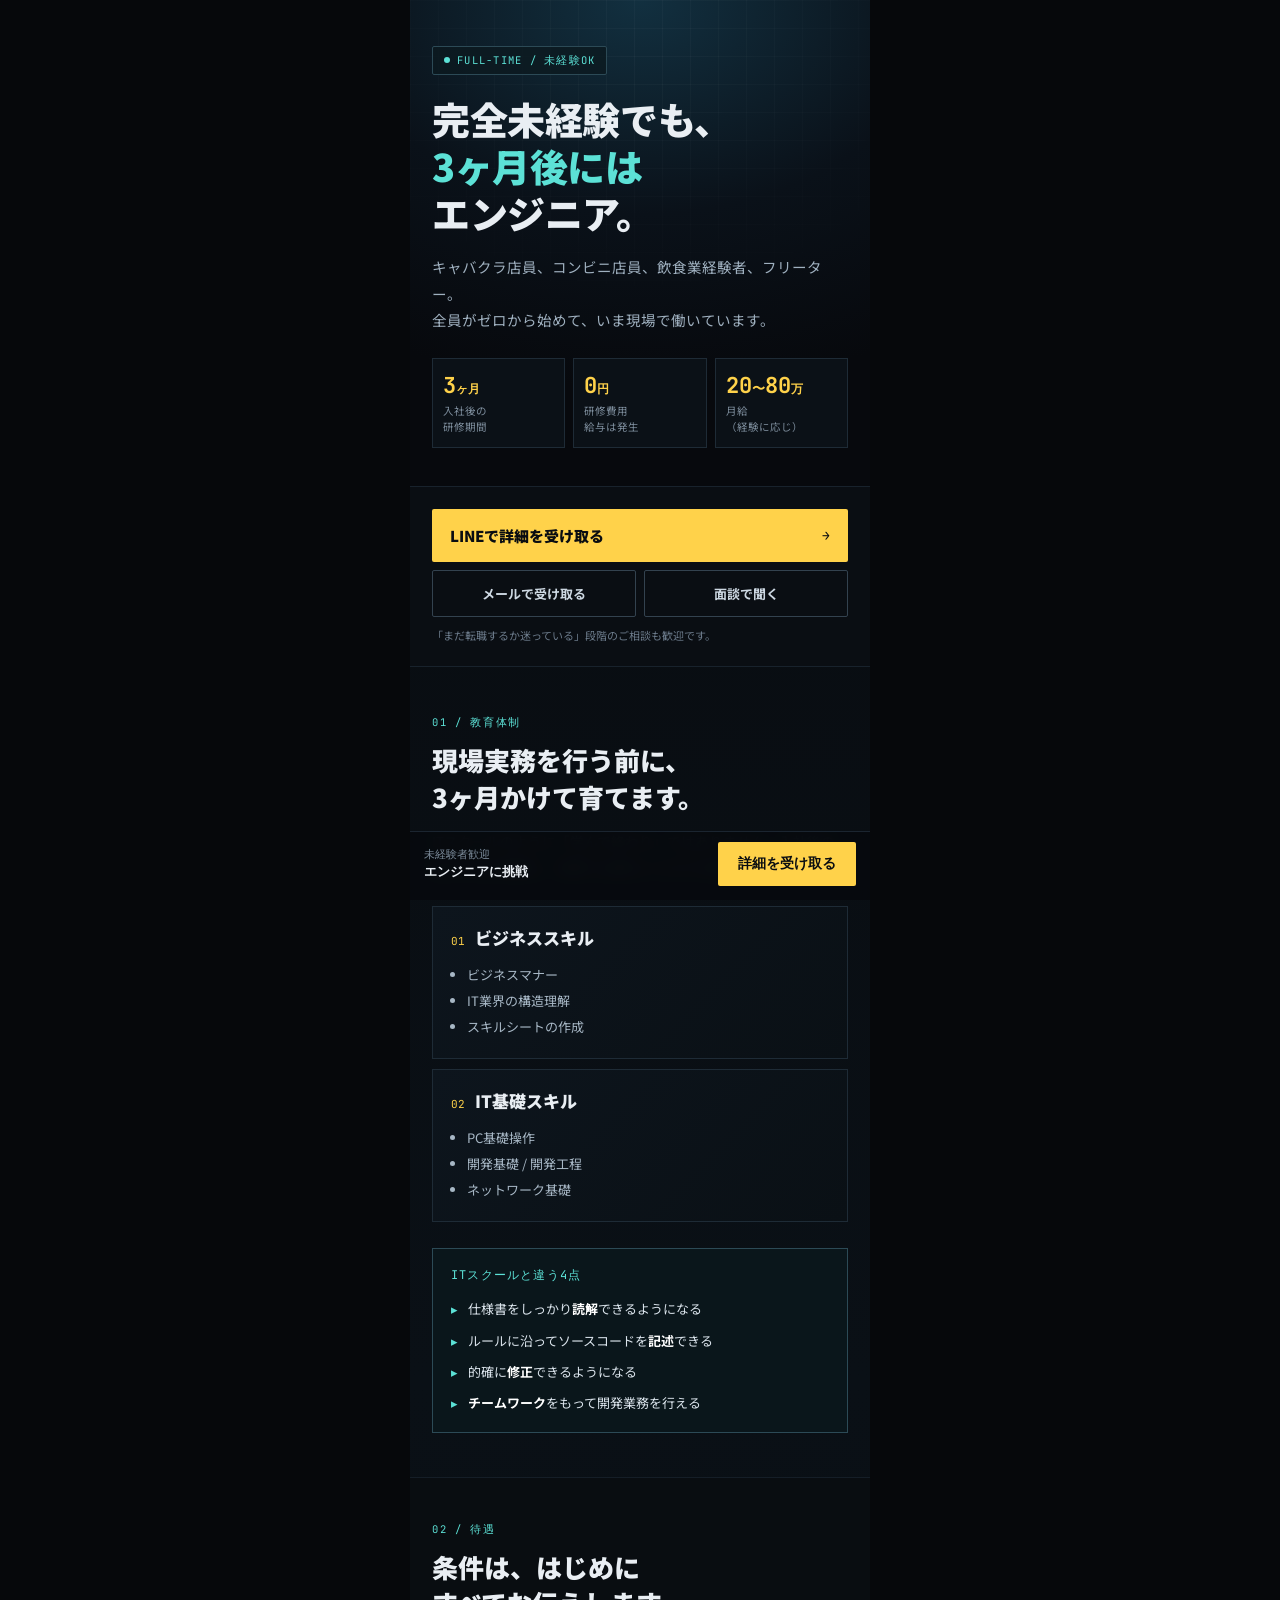
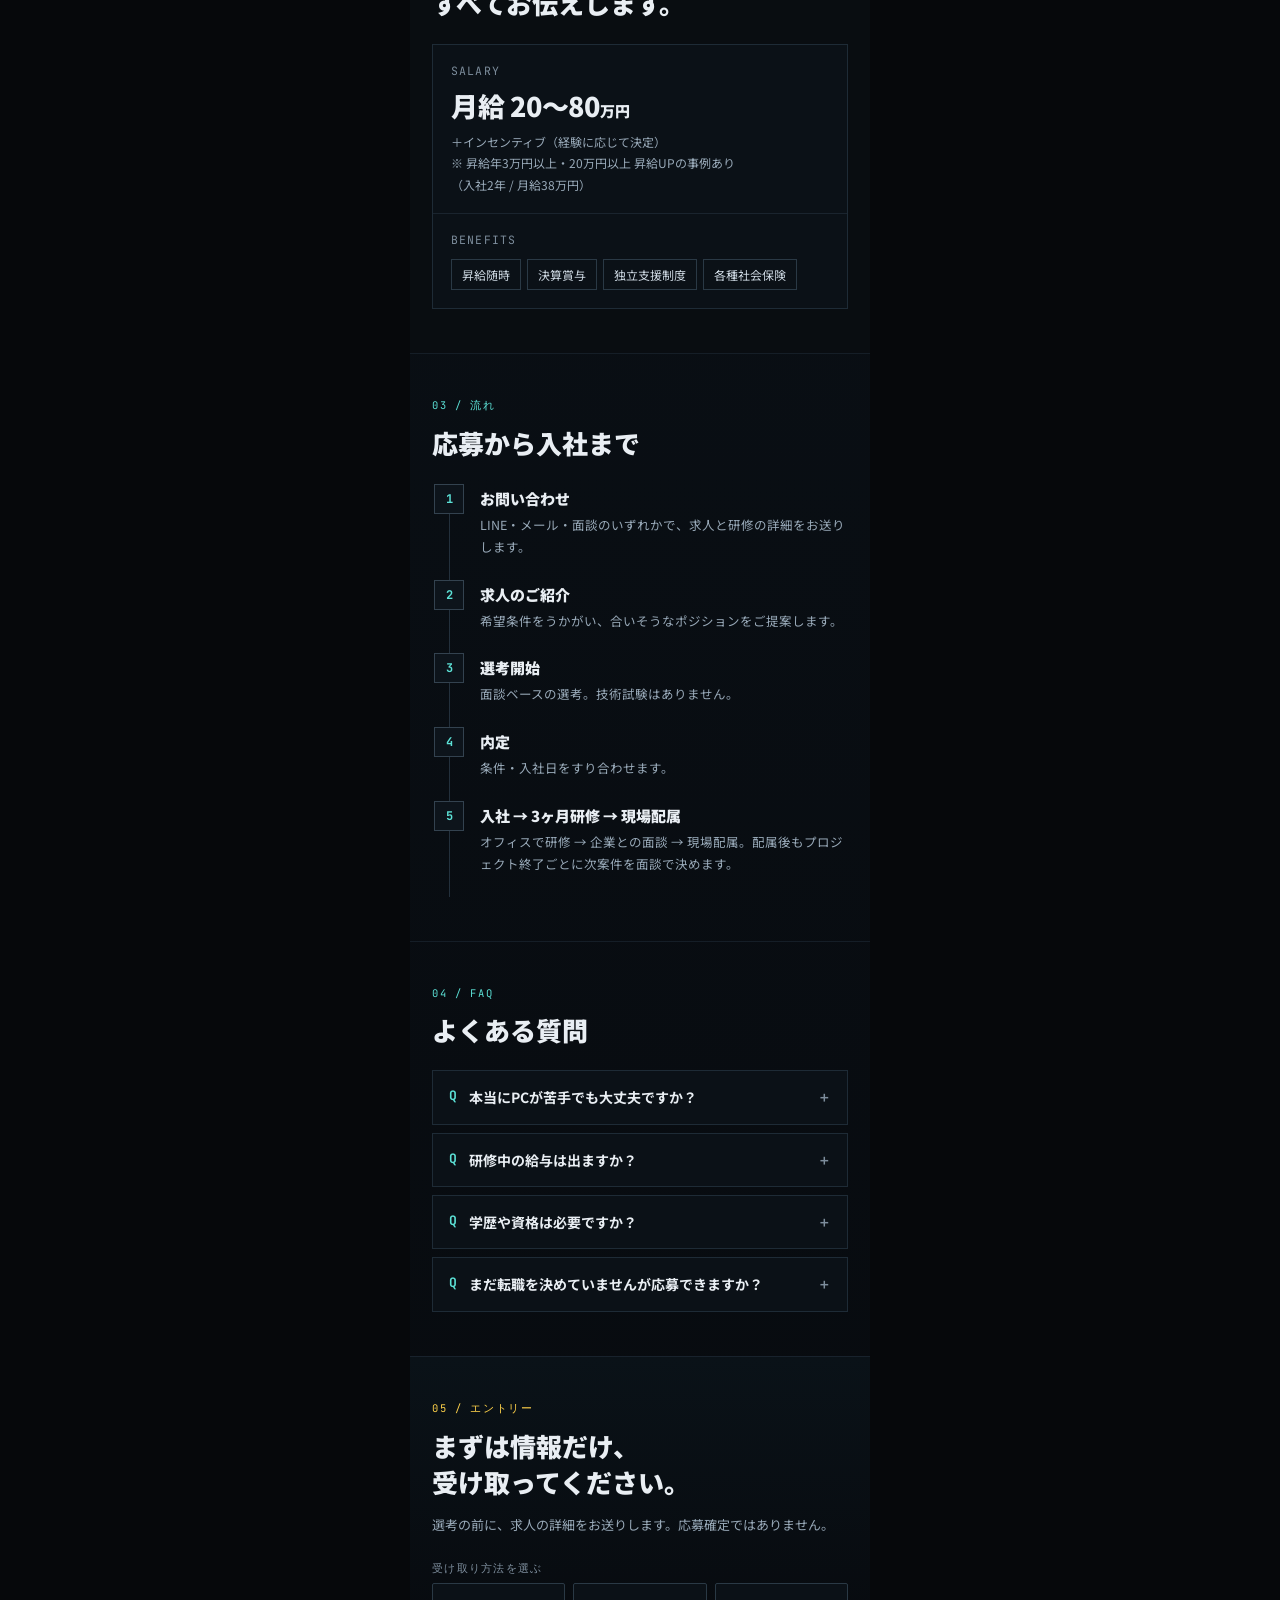
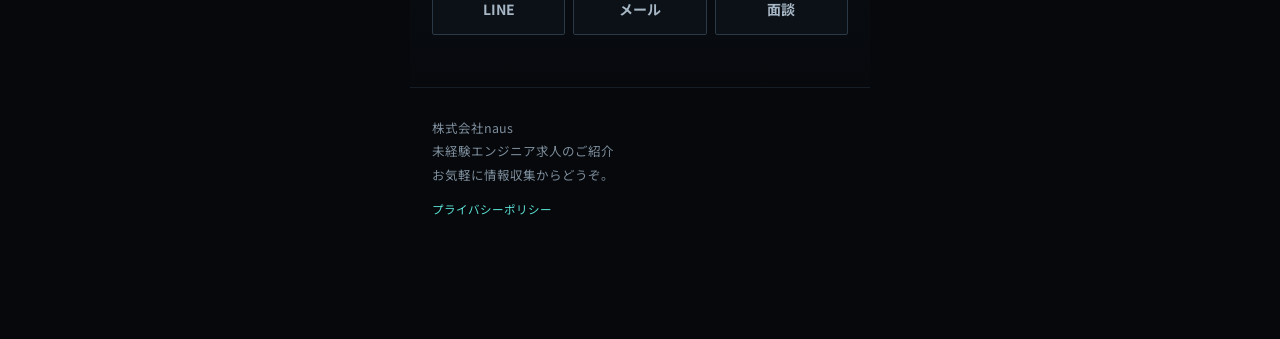
==== commit 1293c565: "Merge pull request #5 from naus-ai/feat/consent-record feat: 応募フォームの送信データに同意の記録を追加" ====
--- a/index.html
+++ b/index.html
@@ -107,7 +107,7 @@
         </div>
         <ul style="margin: 12px 0 0; padding: 0 0 0 16px; font-size: 13px; line-height: 2; color: #a7b7c5;">
           <li>PC基礎操作</li>
-          <li>開発基礎 / 開発行程</li>
+          <li>開発基礎 / 開発工程</li>
           <li>ネットワーク基礎</li>
         </ul>
       </div>
@@ -317,7 +317,7 @@
 <div style="position: fixed; bottom: 0; left: 0; right: 0; z-index: 50; display: flex; justify-content: center; pointer-events: none;">
   <div style="width: 100%; max-width: 460px; padding: 10px 14px 14px; background: #070a0ef2; border-top: 1px solid #1b2530; backdrop-filter: blur(8px); -webkit-backdrop-filter: blur(8px); pointer-events: auto; display: flex; gap: 8px; align-items: center;">
     <div style="flex: 1; min-width: 0;">
-      <div style="font-size: 11px; color: #7d8d9c; line-height: 1.4;">未経験社歓迎</div>
+      <div style="font-size: 11px; color: #7d8d9c; line-height: 1.4;">未経験者歓迎</div>
       <div style="font-size: 13px; font-weight: 900; color: #e9eef3;">エンジニアに挑戦</div>
     </div>
     <button type="button" data-open-line style="flex: none; border: 0; background: #ffd24a; color: #0a0d11; font-weight: 900; font-size: 14px; padding: 13px 20px; border-radius: 2px; cursor: pointer;">詳細を受け取る</button>
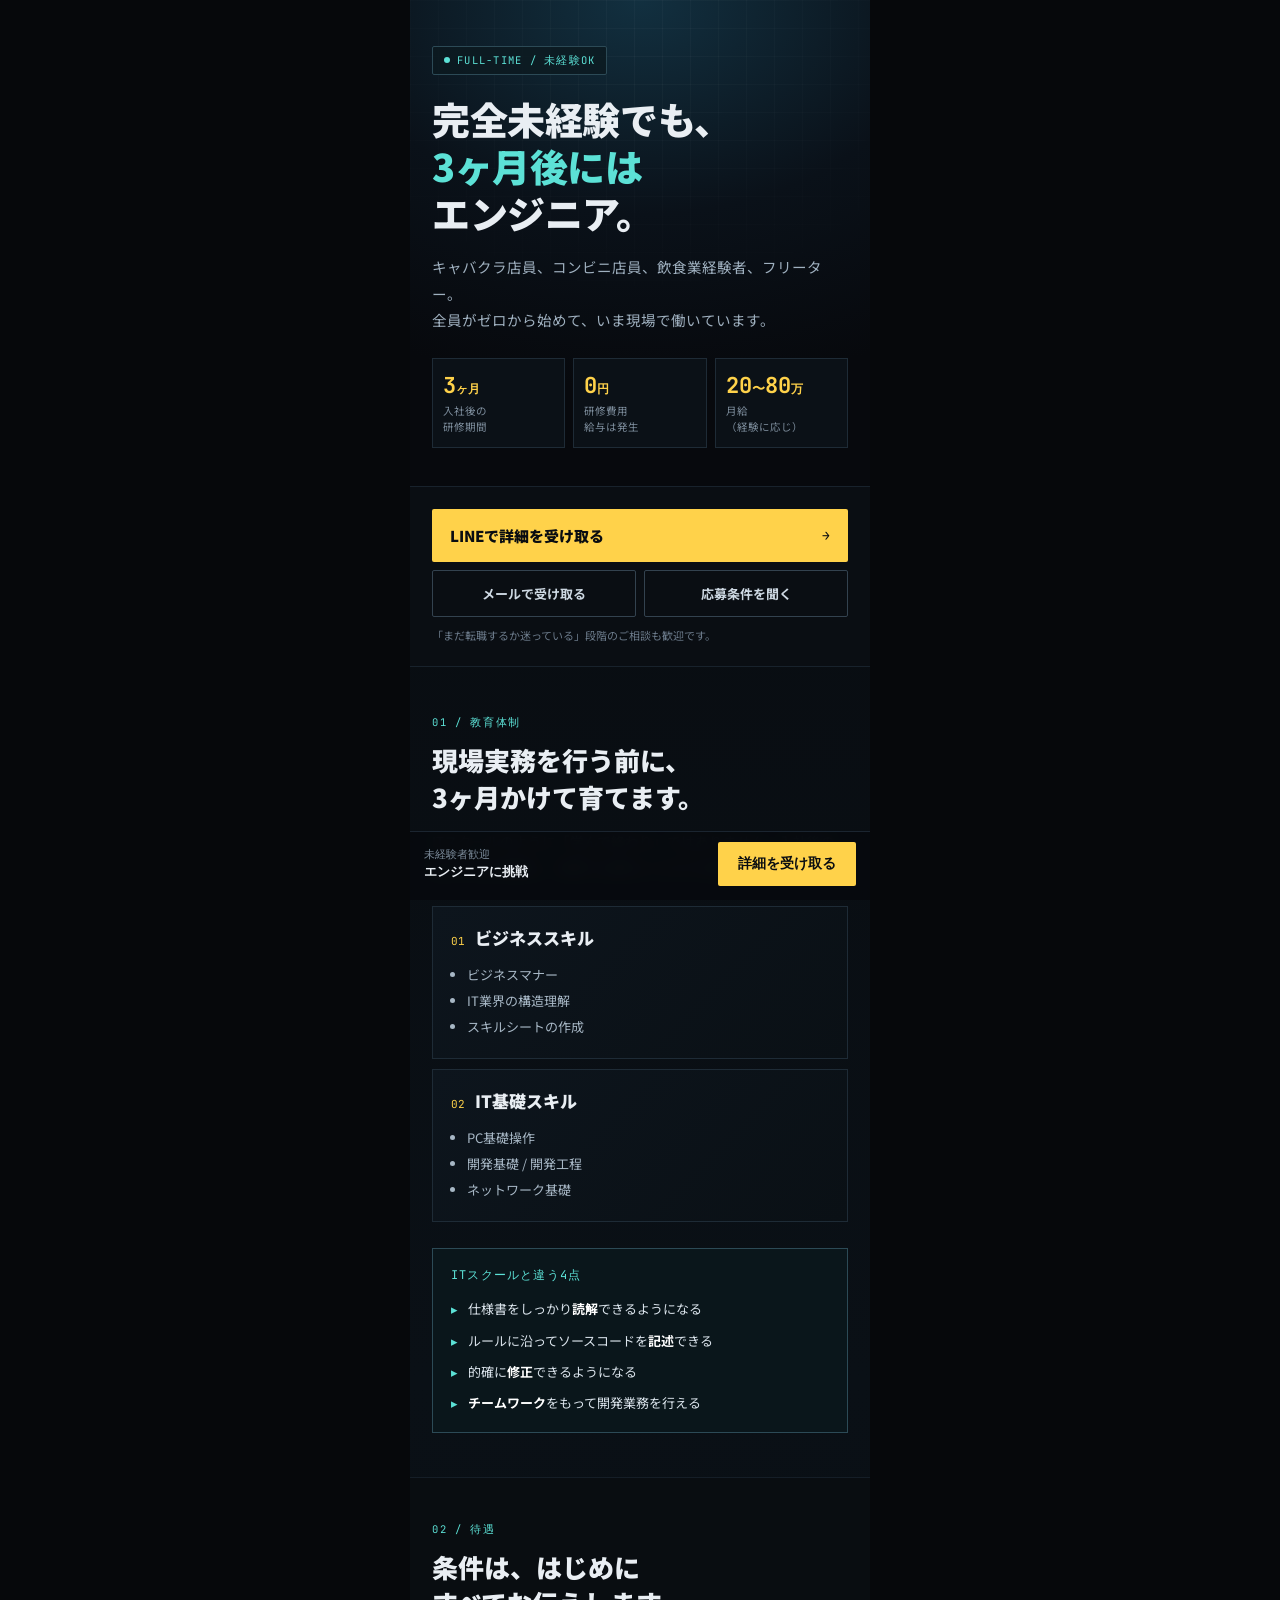
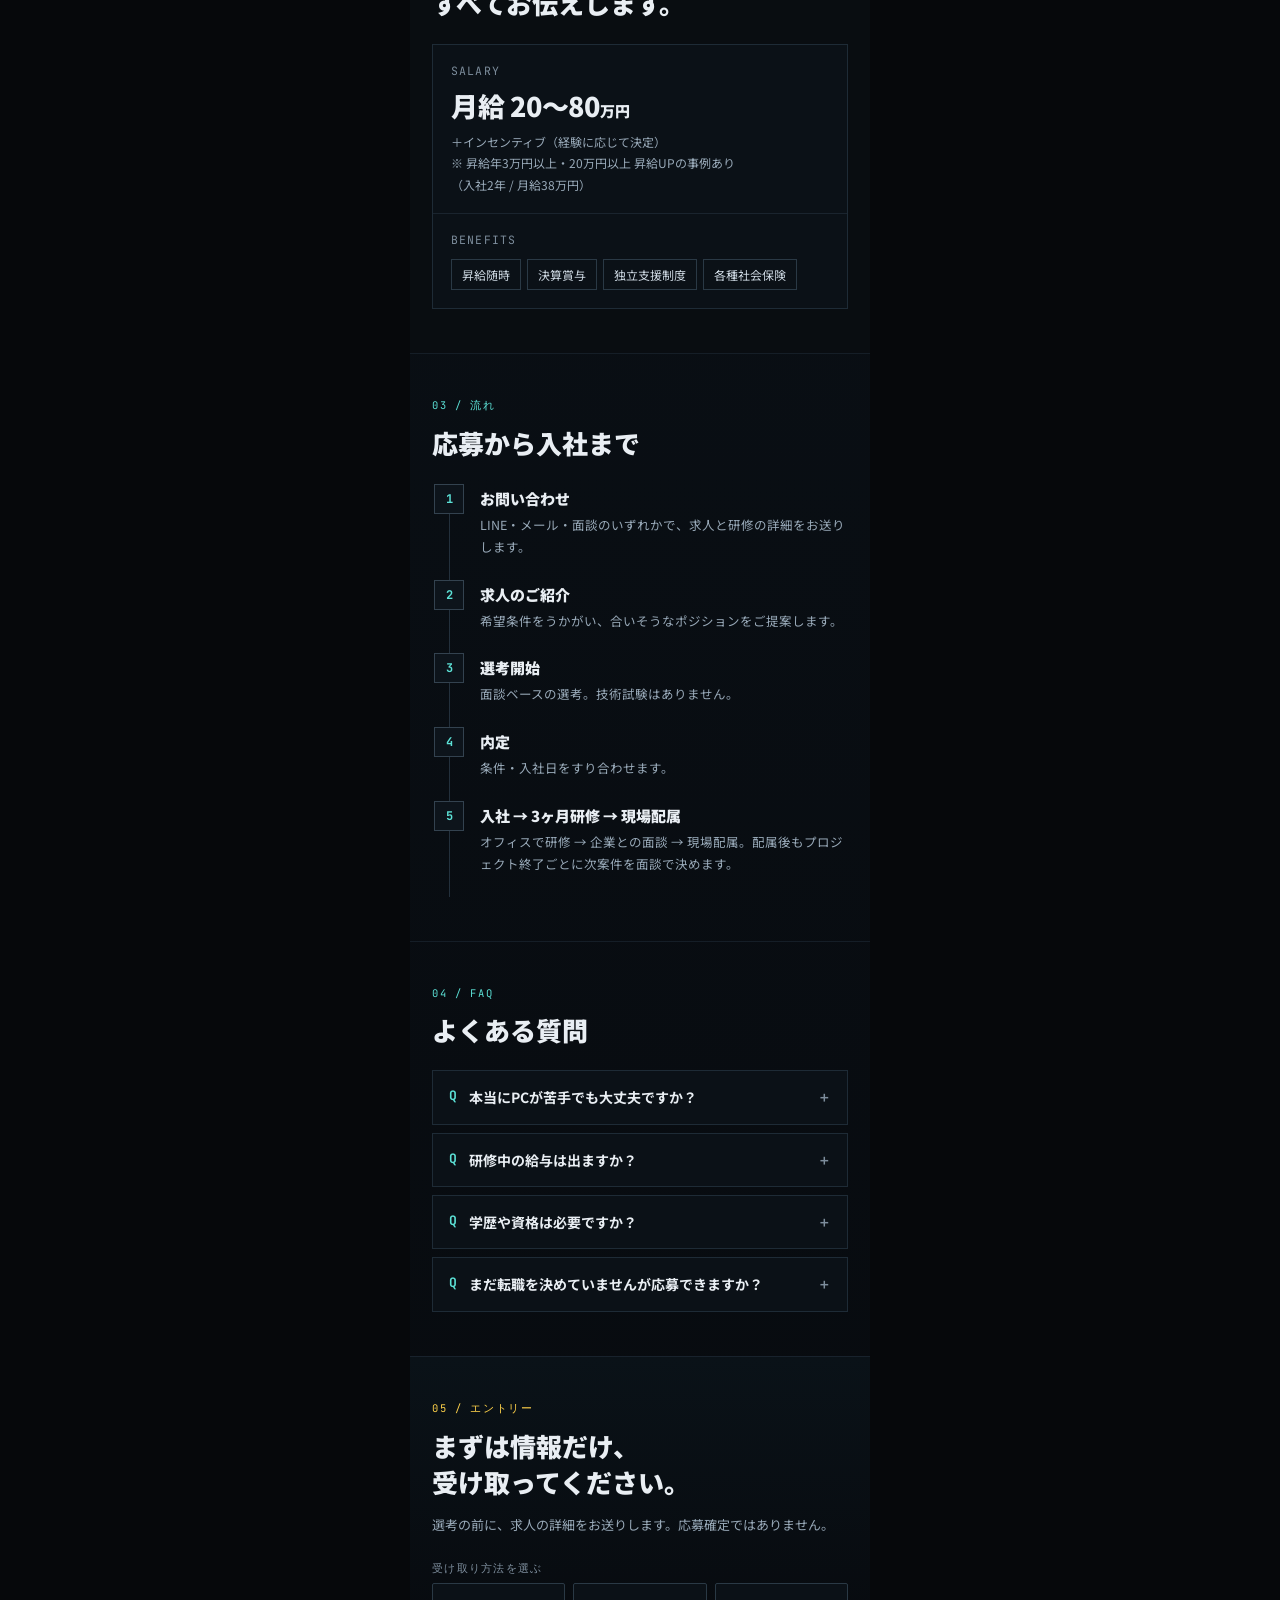
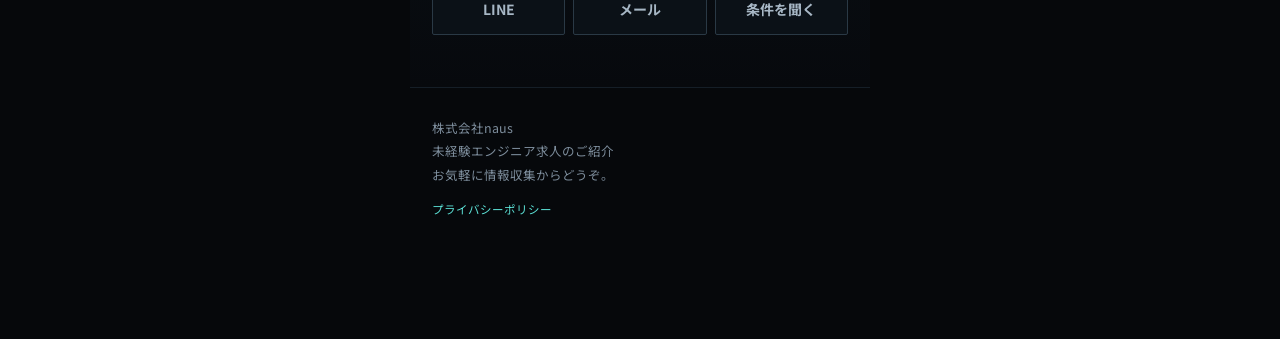
==== commit 45154524: "予約ボタンの文言を『応募条件を聞く』に変更 - FV・固定バーのボタンを「応募条件を聞く」に変更 - 3つ並びのボタンは折り返し回避のため「条件を聞く」に変更  Co-Authored-By: Cla" ====
--- a/index.html
+++ b/index.html
@@ -15,6 +15,8 @@
 <link rel="preconnect" href="https://fonts.googleapis.com" />
 <link rel="preconnect" href="https://fonts.gstatic.com" crossorigin="" />
 <link href="https://fonts.googleapis.com/css2?family=Noto+Sans+JP:wght@400;500;700;900&family=JetBrains+Mono:wght@500;700&display=swap" rel="stylesheet" />
+<link rel="stylesheet" href="/assets/booking/booking.css" />
+<script src="/assets/booking/booking.js" defer></script>
 <style>
   html, body { margin: 0; padding: 0; background: #06080b; }
   * { box-sizing: border-box; -webkit-tap-highlight-color: transparent; }
@@ -77,7 +79,7 @@
     </button>
     <div style="display: flex; gap: 8px;">
       <a href="#form" id="open-mail-top" style="flex: 1; display: flex; align-items: center; justify-content: center; border: 1px solid #33424f; color: #cdd8e2; font-weight: 700; font-size: 13px; padding: 13px 10px; border-radius: 2px;">メールで受け取る</a>
-      <a href="https://calendar.app.google/QHcVtt3HSc3vjNwj9" target="_blank" rel="noopener" style="flex: 1; display: flex; align-items: center; justify-content: center; border: 1px solid #33424f; color: #cdd8e2; font-weight: 700; font-size: 13px; padding: 13px 10px; border-radius: 2px;">面談で聞く</a>
+      <a href="https://calendar.app.google/QHcVtt3HSc3vjNwj9" target="_blank" rel="noopener" data-cta-location="fv" style="flex: 1; display: flex; align-items: center; justify-content: center; border: 1px solid #33424f; color: #cdd8e2; font-weight: 700; font-size: 13px; padding: 13px 10px; border-radius: 2px;">応募条件を聞く</a>
     </div>
     <p style="margin: 2px 0 0; font-size: 11px; color: #6b7a8a; line-height: 1.6;">「まだ転職するか迷っている」段階のご相談も歓迎です。</p>
   </div>
@@ -261,7 +263,7 @@
         <div style="display: flex; gap: 8px;">
           <button type="button" data-open-line style="flex: 1; border: 1px solid #2a3945; background: #0b1117; color: #a7b7c5; font-size: 14px; font-weight: 700; padding: 15px 0; border-radius: 2px; cursor: pointer;">LINE</button>
           <button type="button" id="pick-mail" style="flex:1;padding:15px 0;border:1px solid #2a3945;background:#0b1117;color:#a7b7c5;font-size:14px;font-weight:700;border-radius:2px;cursor:pointer;">メール</button>
-          <a href="https://calendar.app.google/QHcVtt3HSc3vjNwj9" target="_blank" rel="noopener" style="flex: 1; display: flex; align-items: center; justify-content: center; border: 1px solid #2a3945; background: #0b1117; color: #a7b7c5; font-size: 14px; font-weight: 700; padding: 15px 0; border-radius: 2px;">面談</a>
+          <a href="https://calendar.app.google/QHcVtt3HSc3vjNwj9" target="_blank" rel="noopener" data-cta-location="entry" style="flex: 1; display: flex; align-items: center; justify-content: center; border: 1px solid #2a3945; background: #0b1117; color: #a7b7c5; font-size: 14px; font-weight: 700; padding: 15px 0; border-radius: 2px;">条件を聞く</a>
         </div>
       </div>
       <form id="mail-form" name="recruit-entry" method="POST" data-netlify="true" data-netlify-honeypot="bot-field" hidden style="display: grid; gap: 16px;">
@@ -308,7 +310,7 @@
       <span style="flex: 1; font-size: 15px; font-weight: 700; color: #e9eef3;">求人を見た</span>
       <button type="button" id="copy-phrase" style="flex: none; border: 1px solid #33424f; background: #101820; color: #cdd8e2; font-size: 12px; font-weight: 700; padding: 8px 12px; border-radius: 2px; cursor: pointer;">コピー</button>
     </div>
-    <a href="https://line.me/R/ti/p/@062pxuij?oat__id=6846773" target="_blank" rel="noopener" data-close-line style="display: flex; align-items: center; justify-content: center; gap: 8px; margin: 14px 0 0; background: #ffd24a; color: #0a0d11; font-weight: 900; font-size: 15.5px; padding: 17px 0; border-radius: 2px;">LINEを開く</a>
+    <a href="https://line.me/R/oaMessage/%40062pxuij/?%E6%B1%82%E4%BA%BA%E3%82%92%E8%A6%8B%E3%81%9F" target="_blank" rel="noopener" data-close-line style="display: flex; align-items: center; justify-content: center; gap: 8px; margin: 14px 0 0; background: #ffd24a; color: #0a0d11; font-weight: 900; font-size: 15.5px; padding: 17px 0; border-radius: 2px;">LINEを開く</a>
     <p style="margin: 12px 0 0; font-family: 'JetBrains Mono', monospace; font-size: 10px; line-height: 1.7; color: #5d6d7c;">LINEアプリが開きます / 24時間受付</p>
   </div>
 </div>
--- a/assets/booking/booking.css
+++ b/assets/booking/booking.css
@@ -0,0 +1,173 @@
+/* 面談の予約画面(/ と /2/ で共通)。色・角丸は下の変数で切り替える */
+.bk-overlay{
+  --bk-backdrop:rgba(4,6,8,.72);
+  --bk-bg:#0b1117;
+  --bk-head-bg:#070b0f;
+  --bk-surface:#070b0f;
+  --bk-line:#1e2b36;
+  --bk-line-strong:#4f6476;
+  --bk-text:#e9eef3;
+  --bk-muted:#98a9b8;
+  --bk-faint:#4a5866;
+  --bk-accent:#5ce1d6;
+  --bk-slot-bg:#0e2229;
+  --bk-slot-line:#2c4a56;
+  --bk-slot-hover-bg:#5ce1d6;
+  --bk-slot-hover-text:#0a0d11;
+  --bk-primary-bg:#ffd24a;
+  --bk-primary-text:#0a0d11;
+  --bk-when-bg:#0a161b;
+  --bk-when-line:#2c4a56;
+  --bk-when-label:#5ce1d6;
+  --bk-error:#ff8f7a;
+  --bk-notice-bg:#2a1512;
+  --bk-mock-bg:#2a2410;
+  --bk-mock-text:#ffd24a;
+  --bk-radius:2px;
+  --bk-radius-btn:2px;
+  --bk-font-head:'Noto Sans JP',sans-serif;
+  --bk-font-label:'JetBrains Mono',monospace;
+  position:fixed;inset:0;z-index:300;display:flex;align-items:center;justify-content:center;padding:24px;box-sizing:border-box;
+  background:var(--bk-backdrop);-webkit-backdrop-filter:blur(4px);backdrop-filter:blur(4px);
+  font-family:'Noto Sans JP',sans-serif;letter-spacing:normal;
+}
+/* /2/ の配色 */
+.bk-overlay.bk-theme-rose{
+  --bk-backdrop:rgba(46,36,51,.55);
+  --bk-bg:#fbf7f3;
+  --bk-head-bg:#ffffff;
+  --bk-surface:#ffffff;
+  --bk-line:#f1e0e5;
+  --bk-line-strong:#ead6dc;
+  --bk-text:#2e2433;
+  --bk-muted:#5a4a60;
+  --bk-faint:#c9b9bf;
+  --bk-accent:#c23c5a;
+  --bk-slot-bg:#fde9ec;
+  --bk-slot-line:#ead6dc;
+  --bk-slot-hover-bg:#c23c5a;
+  --bk-slot-hover-text:#ffffff;
+  --bk-primary-bg:#c23c5a;
+  --bk-primary-text:#ffffff;
+  --bk-when-bg:#fde9ec;
+  --bk-when-line:#ead6dc;
+  --bk-when-label:#c23c5a;
+  --bk-error:#c23c5a;
+  --bk-notice-bg:#fde9ec;
+  --bk-mock-bg:#fff4e5;
+  --bk-mock-text:#8a4b14;
+  --bk-radius:16px;
+  --bk-radius-btn:999px;
+  --bk-font-head:'Zen Maru Gothic','Noto Sans JP',sans-serif;
+  --bk-font-label:'Zen Maru Gothic','Noto Sans JP',sans-serif;
+}
+.bk-overlay[hidden]{display:none;}
+.bk-overlay *,.bk-overlay *::before,.bk-overlay *::after{box-sizing:border-box;}
+.bk-dialog{position:relative;width:100%;max-width:920px;max-height:calc(100vh - 48px);max-height:calc(100dvh - 48px);display:flex;flex-direction:column;background:var(--bk-bg);border:1px solid var(--bk-line-strong);border-radius:var(--bk-radius);box-shadow:0 24px 64px rgba(0,0,0,.35);overflow:hidden;color:var(--bk-text);animation:bkIn .2s ease-out;}
+.bk-dialog:focus{outline:none;}
+@keyframes bkIn{from{opacity:0;transform:translateY(8px);}to{opacity:1;transform:none;}}
+.bk-head{display:flex;align-items:center;justify-content:space-between;gap:12px;padding:18px 24px;background:var(--bk-head-bg);border-bottom:1px solid var(--bk-line);}
+.bk-title{margin:0;font-family:var(--bk-font-head);font-size:17px;font-weight:900;line-height:1.5;color:var(--bk-text);}
+.bk-close{flex:none;width:32px;height:32px;border-radius:var(--bk-radius-btn);border:1px solid var(--bk-line-strong);background:transparent;color:var(--bk-muted);font-size:16px;line-height:1;cursor:pointer;display:inline-flex;align-items:center;justify-content:center;font-family:inherit;}
+.bk-close:hover{color:var(--bk-text);}
+.bk-body{flex:1;overflow-y:auto;-webkit-overflow-scrolling:touch;padding:22px 24px 28px;}
+.bk-mock{margin:0 0 16px;padding:10px 14px;border-radius:var(--bk-radius);background:var(--bk-mock-bg);color:var(--bk-mock-text);font-size:13px;font-weight:700;line-height:1.7;}
+.bk-notice{margin:0 0 16px;padding:10px 14px;border-radius:var(--bk-radius);background:var(--bk-notice-bg);color:var(--bk-error);font-size:14px;font-weight:700;line-height:1.7;}
+.bk-intro{margin:0 0 24px;font-size:14px;line-height:1.9;color:var(--bk-muted);}
+.bk-sec{margin:0 0 26px;}
+.bk-sec:last-child{margin-bottom:0;}
+.bk-sec-title{margin:0 0 12px;font-family:var(--bk-font-label);font-size:13px;font-weight:700;letter-spacing:.08em;color:var(--bk-accent);display:flex;align-items:center;gap:8px;}
+.bk-status{margin:0;padding:32px 0;text-align:center;font-size:15px;line-height:1.9;color:var(--bk-muted);}
+
+/* 最短の候補 */
+.bk-earliest{display:grid;grid-template-columns:minmax(0,420px);justify-content:center;gap:10px;}
+.bk-early-btn{display:flex;align-items:center;justify-content:space-between;gap:10px;width:100%;padding:14px 18px;border-radius:var(--bk-radius-btn);border:1px solid var(--bk-line-strong);background:var(--bk-surface);color:var(--bk-text);font-family:inherit;font-size:16px;font-weight:700;cursor:pointer;text-align:left;}
+.bk-early-btn:hover{border-color:var(--bk-accent);}
+.bk-early-btn span:last-child{color:var(--bk-accent);}
+
+/* PC: 週表示グリッド */
+.bk-weeknav{display:flex;align-items:center;justify-content:space-between;gap:12px;margin:0 0 10px;}
+.bk-weeklabel{font-size:14px;font-weight:700;color:var(--bk-text);}
+.bk-navbtn{padding:8px 14px;border-radius:var(--bk-radius-btn);border:1px solid var(--bk-line-strong);background:var(--bk-surface);color:var(--bk-text);font-family:inherit;font-size:13px;font-weight:700;cursor:pointer;}
+.bk-navbtn:hover:not(:disabled){border-color:var(--bk-accent);}
+.bk-navbtn:disabled{opacity:.35;cursor:default;}
+.bk-grid{display:grid;grid-template-columns:auto repeat(5,minmax(0,1fr));gap:6px;background:var(--bk-surface);border:1px solid var(--bk-line);border-radius:var(--bk-radius);padding:10px;}
+.bk-gh{padding:6px 0 8px;text-align:center;font-size:13px;font-weight:700;color:var(--bk-text);border-bottom:1px solid var(--bk-line);margin-bottom:2px;}
+.bk-gh.is-off{color:var(--bk-faint);}
+.bk-cell{height:34px;display:flex;align-items:center;justify-content:center;font-size:13px;color:var(--bk-faint);}
+.bk-slot{width:100%;height:34px;border-radius:var(--bk-radius-btn);border:1px solid var(--bk-slot-line);background:var(--bk-slot-bg);color:var(--bk-accent);font-family:inherit;font-size:13.5px;font-weight:700;cursor:pointer;}
+.bk-slot:hover{background:var(--bk-slot-hover-bg);border-color:var(--bk-slot-hover-bg);color:var(--bk-slot-hover-text);}
+.bk-gt{display:flex;align-items:center;justify-content:flex-end;padding:0 6px 0 2px;font-size:12.5px;font-weight:700;white-space:nowrap;}
+.bk-gt-head{padding:0;}
+.bk-slot{font-size:16px;}
+.bk-cell span[aria-hidden]{font-size:14px;}
+.bk-cell{position:relative;}
+.bk-sr{position:absolute;width:1px;height:1px;padding:0;margin:-1px;overflow:hidden;clip:rect(0,0,0,0);white-space:nowrap;border:0;}
+
+
+/* 確認 */
+.bk-when{margin:0 0 18px;padding:16px 18px;border-radius:var(--bk-radius);background:var(--bk-when-bg);border:1px solid var(--bk-when-line);color:var(--bk-text);font-size:18px;font-weight:900;line-height:1.6;}
+.bk-when small{display:block;font-family:var(--bk-font-label);font-size:12px;font-weight:700;color:var(--bk-when-label);letter-spacing:.06em;}
+.bk-info{margin:0 0 6px;padding:12px 16px;background:var(--bk-surface);border:1px solid var(--bk-line);border-radius:var(--bk-radius);display:grid;grid-template-columns:auto 1fr;gap:8px 16px;}
+.bk-info dt{margin:0;font-size:13px;color:var(--bk-muted);white-space:nowrap;}
+.bk-info dd{margin:0;font-size:14.5px;font-weight:700;color:var(--bk-text);overflow-wrap:anywhere;}
+.bk-edit{margin:0 0 18px;padding:0;border:0;background:none;color:var(--bk-accent);font-family:inherit;font-size:13px;font-weight:700;text-decoration:underline;text-underline-offset:2px;cursor:pointer;}
+.bk-fields{display:grid;grid-template-columns:1fr 1fr;gap:14px 16px;margin:0 0 18px;}
+.bk-field-full{grid-column:1/-1;}
+.bk-label{display:block;margin:0 0 6px;font-size:13px;font-weight:700;color:var(--bk-muted);}
+.bk-label em{font-style:normal;margin-left:6px;font-size:11.5px;color:var(--bk-accent);}
+.bk-input{display:block;width:100%;font-family:inherit;font-size:15px;color:var(--bk-text);background:var(--bk-surface);border:1px solid var(--bk-line-strong);border-radius:var(--bk-radius);padding:12px 14px;margin:0;}
+.bk-input:focus{outline:none;border-color:var(--bk-accent);}
+.bk-input[aria-invalid="true"]{border-color:var(--bk-error);}
+.bk-err{margin:6px 0 0;font-size:12.5px;font-weight:700;color:var(--bk-error);}
+.bk-hp{position:absolute;left:-9999px;width:1px;height:1px;overflow:hidden;}
+.bk-actions{display:flex;flex-direction:column;align-items:center;gap:12px;}
+.bk-overlay .bk-primary{display:inline-flex;align-items:center;justify-content:center;gap:8px;min-width:280px;padding:16px 32px;border-radius:var(--bk-radius-btn);border:0;background:var(--bk-primary-bg);color:var(--bk-primary-text);font-family:inherit;font-size:16px;font-weight:900;text-decoration:none;cursor:pointer;}
+.bk-overlay .bk-primary:hover{color:var(--bk-primary-text);filter:brightness(1.05);}
+.bk-overlay .bk-primary:disabled{opacity:.6;cursor:default;}
+.bk-secondary{padding:6px 10px;border:0;background:none;color:var(--bk-muted);font-family:inherit;font-size:14px;font-weight:700;cursor:pointer;}
+.bk-secondary:hover{color:var(--bk-text);}
+
+/* 完了 */
+.bk-done{text-align:center;padding:12px 0 4px;}
+.bk-check{display:inline-flex;width:56px;height:56px;border-radius:50%;background:var(--bk-primary-bg);color:var(--bk-primary-text);align-items:center;justify-content:center;font-size:26px;font-weight:900;margin-bottom:14px;}
+.bk-done-title{margin:0 0 16px;font-family:var(--bk-font-head);font-size:22px;font-weight:900;color:var(--bk-text);}
+.bk-done .bk-when{display:block;width:100%;max-width:560px;margin:0 auto 22px;padding:22px 28px;text-align:left;}
+.bk-meet{display:block;margin:14px 0 0;padding-top:14px;border-top:1px solid var(--bk-when-line);font-size:17px;font-weight:700;line-height:1.7;color:var(--bk-text);overflow-wrap:anywhere;}
+.bk-meet a{color:var(--bk-accent);text-decoration:underline;text-underline-offset:3px;overflow-wrap:anywhere;}
+.bk-text{margin:0 0 22px;font-size:14.5px;line-height:1.9;color:var(--bk-muted);}
+
+/* ダーク配色(/)だけの調整: 選べるマスを塗りつぶし、選べないマスを沈めて、メリハリを付ける */
+.bk-overlay:not(.bk-theme-rose) .bk-slot{background:#5ce1d6;border-color:#5ce1d6;color:#0a0d11;}
+.bk-overlay:not(.bk-theme-rose) .bk-slot:hover{background:#8af0e8;border-color:#8af0e8;color:#0a0d11;}
+.bk-overlay:not(.bk-theme-rose) .bk-cell{color:#36414c;}
+.bk-overlay:not(.bk-theme-rose) .bk-gh.is-off{color:#7d8d9c;}
+.bk-overlay:not(.bk-theme-rose) .bk-early-btn{background:#16212b;}
+.bk-overlay:not(.bk-theme-rose) .bk-early-btn:hover{background:#1c2a36;}
+.bk-overlay:not(.bk-theme-rose) button:focus-visible,.bk-overlay:not(.bk-theme-rose) a:focus-visible{outline:2px solid #ffd24a;outline-offset:2px;}
+
+@media (max-width:640px){
+  /* スマホ: PCと同じ週表示を、画面幅に収まるよう詰める */
+  .bk-weeknav{gap:6px;}
+  .bk-navbtn{padding:7px 10px;font-size:12px;white-space:nowrap;}
+  .bk-weeklabel{font-size:12px;text-align:center;}
+  .bk-grid{grid-template-columns:auto repeat(5,minmax(0,1fr));gap:4px;padding:6px;}
+  .bk-gh{padding:4px 0 6px;font-size:11px;line-height:1.35;}
+  .bk-gh span{display:inline-block;}
+  .bk-cell{height:40px;}
+  .bk-slot{height:40px;padding:0;font-size:15px;}
+  .bk-gt{padding:0 4px 0 0;font-size:11px;}
+  .bk-overlay{padding:0;align-items:flex-end;}
+  .bk-dialog{max-width:none;height:100%;max-height:100%;border-radius:0;border:0;}
+  .bk-head{padding:14px 16px;padding-top:calc(14px + env(safe-area-inset-top));}
+  .bk-title{font-size:15px;}
+  .bk-body{padding:18px 16px calc(28px + env(safe-area-inset-bottom));}
+  .bk-earliest{grid-template-columns:1fr;}
+  .bk-early-btn{padding:13px 16px;}
+  .bk-input{font-size:16px;}
+  .bk-overlay .bk-primary{width:100%;min-width:0;}
+  .bk-when{font-size:16px;}
+  .bk-done .bk-when{padding:18px 18px;}
+  .bk-meet{font-size:15.5px;}
+}
+@media (prefers-reduced-motion:reduce){.bk-dialog{animation:none;}}
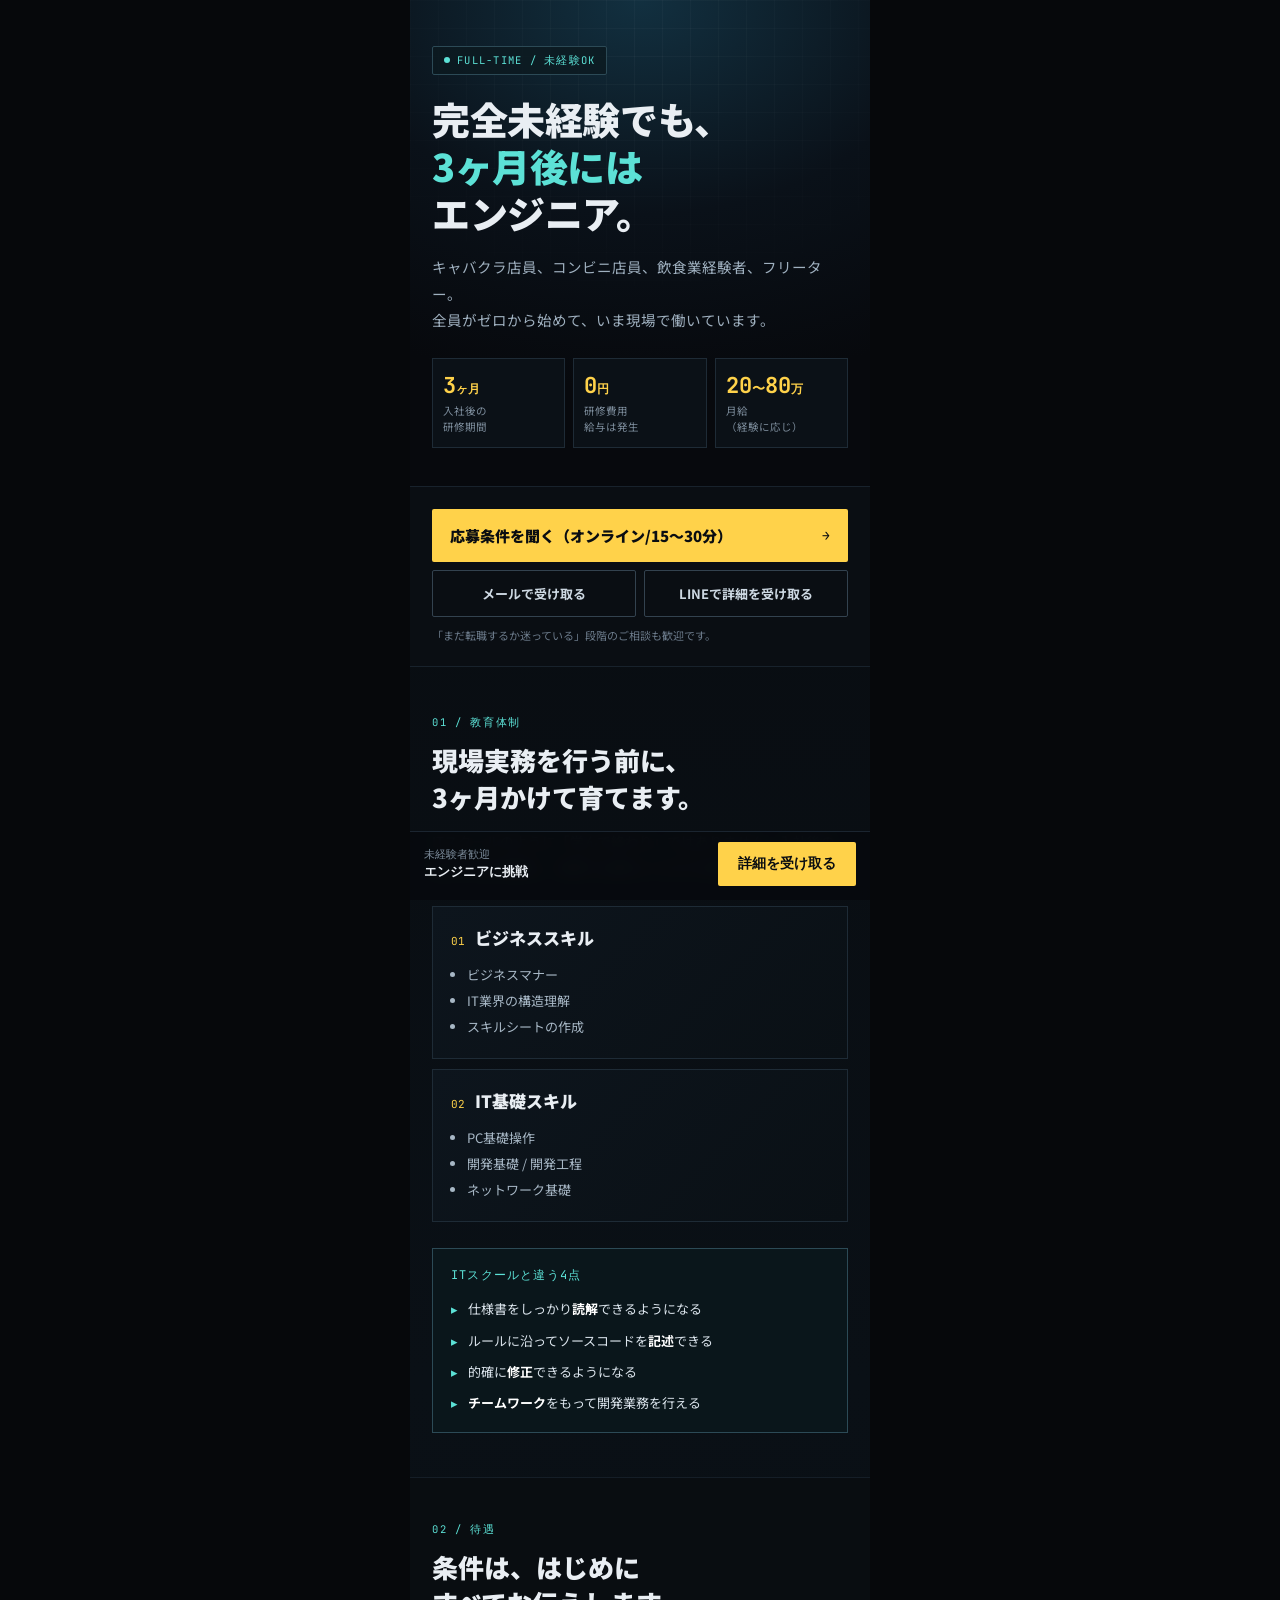
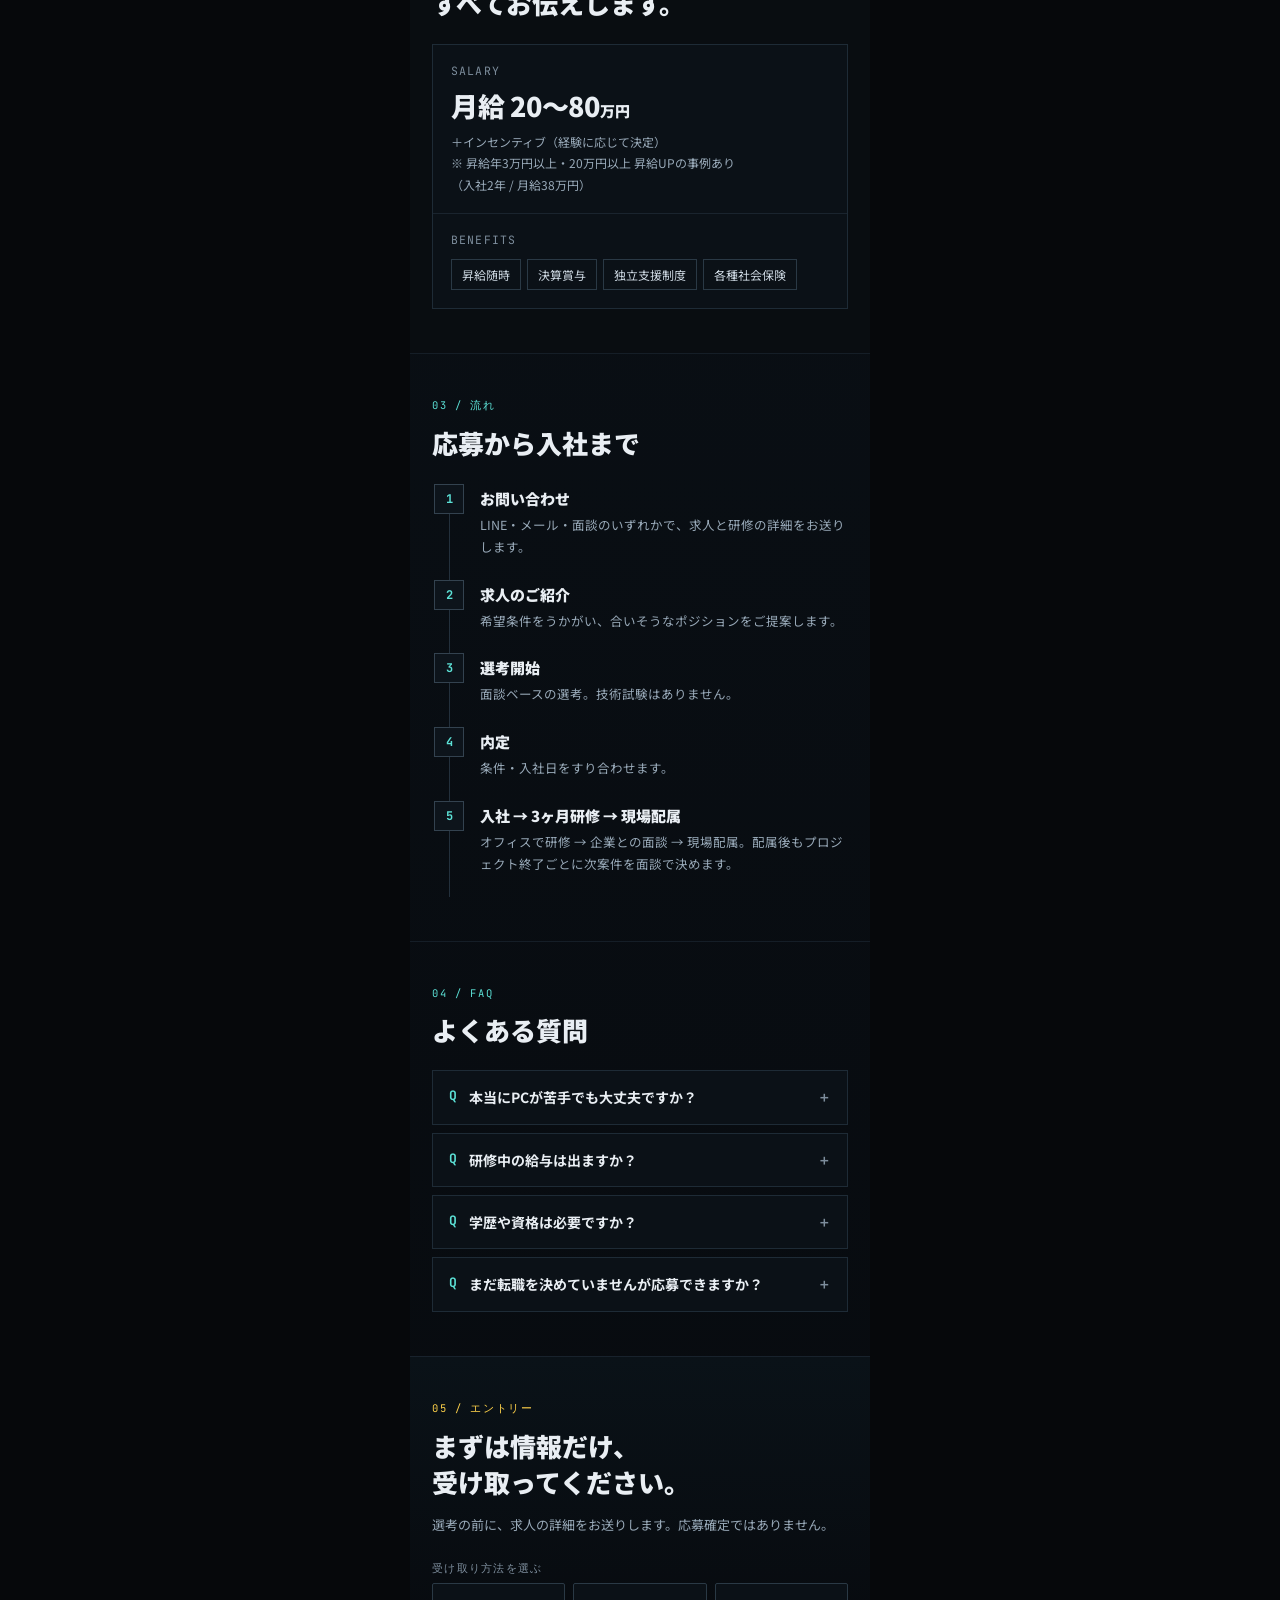
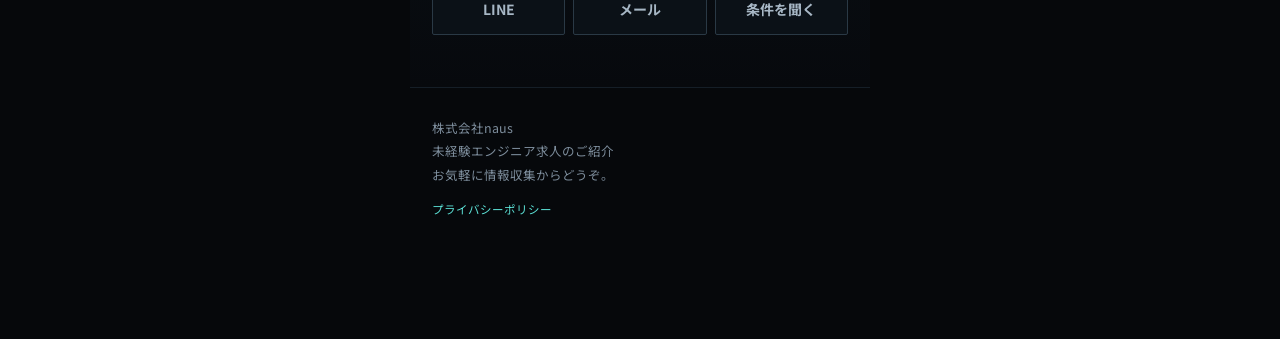
==== commit e79f8d5a: "feat: FV直下の主ボタンを予約に入れ替え - 主ボタンを予約ボタン「応募条件を聞く（オンライン/15〜30分）」に変更 - 下段の予約ボタンの位置をLINEボタン「LINEで詳細を受け取る」に変" ====
--- a/index.html
+++ b/index.html
@@ -23,6 +23,8 @@
   a { color: #5ce1d6; text-decoration: none; }
   a:hover { color: #8af0e8; }
   input, button, textarea { font-family: inherit; }
+  .fv-cta-sub { display: inline-block; }
+  @media (max-width: 383.98px) { .fv-cta-sub { display: block; font-size: 12px; margin-top: 2px; } }
   @keyframes scanline { 0% { transform: translateY(-100%); } 100% { transform: translateY(400%); } }
   @keyframes pulseDot { 0%, 100% { opacity: 1; } 50% { opacity: 0.25; } }
   @keyframes sheetUp { from { transform: translateY(100%); } to { transform: translateY(0); } }
@@ -73,13 +75,13 @@
 
   <!-- ===== FV直下CTA ===== -->
   <div style="display: grid; gap: 8px; padding: 22px; background: #0a0e13; border-top: 1px solid #18222c; border-bottom: 1px solid #18222c;">
-    <button type="button" data-open-line style="display: flex; align-items: center; justify-content: space-between; width: 100%; border: 0; background: #ffd24a; color: #0a0d11; font-weight: 900; font-size: 15px; padding: 16px 18px; border-radius: 2px; cursor: pointer;">
-      <span>LINEで詳細を受け取る</span>
+    <a href="https://calendar.app.google/QHcVtt3HSc3vjNwj9" target="_blank" rel="noopener" data-cta-location="fv" style="display: flex; align-items: center; justify-content: space-between; width: 100%; border: 0; background: #ffd24a; color: #0a0d11; font-weight: 900; font-size: 15px; padding: 16px 18px; border-radius: 2px; cursor: pointer;">
+      <span class="fv-cta-label">応募条件を聞く<span class="fv-cta-sub">（オンライン/15〜30分）</span></span>
       <span style="font-family: 'JetBrains Mono', monospace; font-size: 13px;">→</span>
-    </button>
+    </a>
     <div style="display: flex; gap: 8px;">
       <a href="#form" id="open-mail-top" style="flex: 1; display: flex; align-items: center; justify-content: center; border: 1px solid #33424f; color: #cdd8e2; font-weight: 700; font-size: 13px; padding: 13px 10px; border-radius: 2px;">メールで受け取る</a>
-      <a href="https://calendar.app.google/QHcVtt3HSc3vjNwj9" target="_blank" rel="noopener" data-cta-location="fv" style="flex: 1; display: flex; align-items: center; justify-content: center; border: 1px solid #33424f; color: #cdd8e2; font-weight: 700; font-size: 13px; padding: 13px 10px; border-radius: 2px;">応募条件を聞く</a>
+      <button type="button" data-open-line style="flex: 1; display: flex; align-items: center; justify-content: center; border: 1px solid #33424f; background: transparent; color: #cdd8e2; font-weight: 700; font-size: 13px; padding: 13px 10px; border-radius: 2px; cursor: pointer;">LINEで詳細を受け取る</button>
     </div>
     <p style="margin: 2px 0 0; font-size: 11px; color: #6b7a8a; line-height: 1.6;">「まだ転職するか迷っている」段階のご相談も歓迎です。</p>
   </div>
--- a/assets/booking/booking.css
+++ b/assets/booking/booking.css
@@ -91,7 +91,7 @@
 .bk-navbtn{padding:8px 14px;border-radius:var(--bk-radius-btn);border:1px solid var(--bk-line-strong);background:var(--bk-surface);color:var(--bk-text);font-family:inherit;font-size:13px;font-weight:700;cursor:pointer;}
 .bk-navbtn:hover:not(:disabled){border-color:var(--bk-accent);}
 .bk-navbtn:disabled{opacity:.35;cursor:default;}
-.bk-grid{display:grid;grid-template-columns:auto repeat(5,minmax(0,1fr));gap:6px;background:var(--bk-surface);border:1px solid var(--bk-line);border-radius:var(--bk-radius);padding:10px;}
+.bk-grid{display:grid;grid-template-columns:repeat(5,1fr);gap:6px;background:var(--bk-surface);border:1px solid var(--bk-line);border-radius:var(--bk-radius);padding:10px;}
 .bk-gh{padding:6px 0 8px;text-align:center;font-size:13px;font-weight:700;color:var(--bk-text);border-bottom:1px solid var(--bk-line);margin-bottom:2px;}
 .bk-gh.is-off{color:var(--bk-faint);}
 .bk-cell{height:34px;display:flex;align-items:center;justify-content:center;font-size:13px;color:var(--bk-faint);}
@@ -99,7 +99,8 @@
 .bk-slot:hover{background:var(--bk-slot-hover-bg);border-color:var(--bk-slot-hover-bg);color:var(--bk-slot-hover-text);}
 .bk-gt{display:flex;align-items:center;justify-content:flex-end;padding:0 6px 0 2px;font-size:12.5px;font-weight:700;white-space:nowrap;}
 .bk-gt-head{padding:0;}
-.bk-slot{font-size:16px;}
+.bk-grid.is-mark{grid-template-columns:auto repeat(5,minmax(0,1fr));}
+.bk-grid.is-mark .bk-slot{font-size:16px;}
 .bk-cell span[aria-hidden]{font-size:14px;}
 .bk-cell{position:relative;}
 .bk-sr{position:absolute;width:1px;height:1px;padding:0;margin:-1px;overflow:hidden;clip:rect(0,0,0,0);white-space:nowrap;border:0;}
@@ -151,7 +152,7 @@
   .bk-weeknav{gap:6px;}
   .bk-navbtn{padding:7px 10px;font-size:12px;white-space:nowrap;}
   .bk-weeklabel{font-size:12px;text-align:center;}
-  .bk-grid{grid-template-columns:auto repeat(5,minmax(0,1fr));gap:4px;padding:6px;}
+  .bk-grid{gap:4px;padding:6px;}
   .bk-gh{padding:4px 0 6px;font-size:11px;line-height:1.35;}
   .bk-gh span{display:inline-block;}
   .bk-cell{height:40px;}
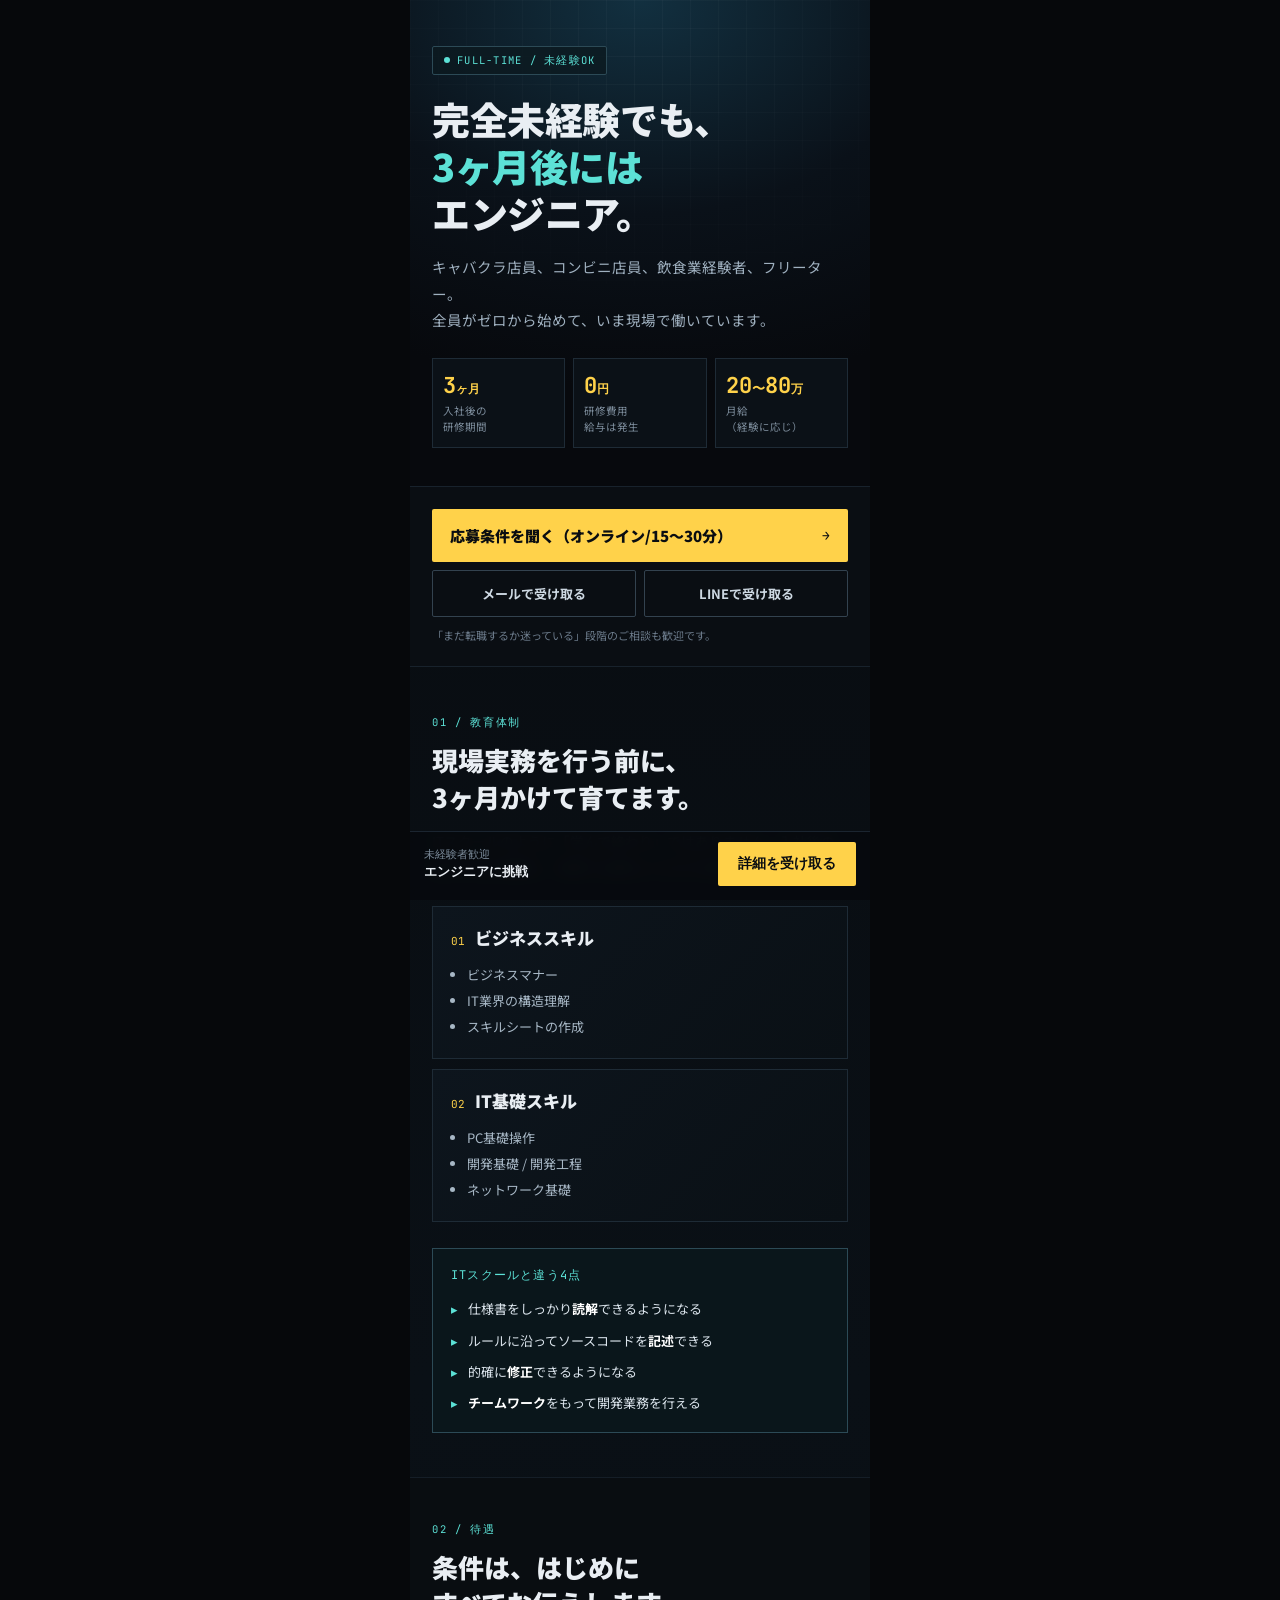
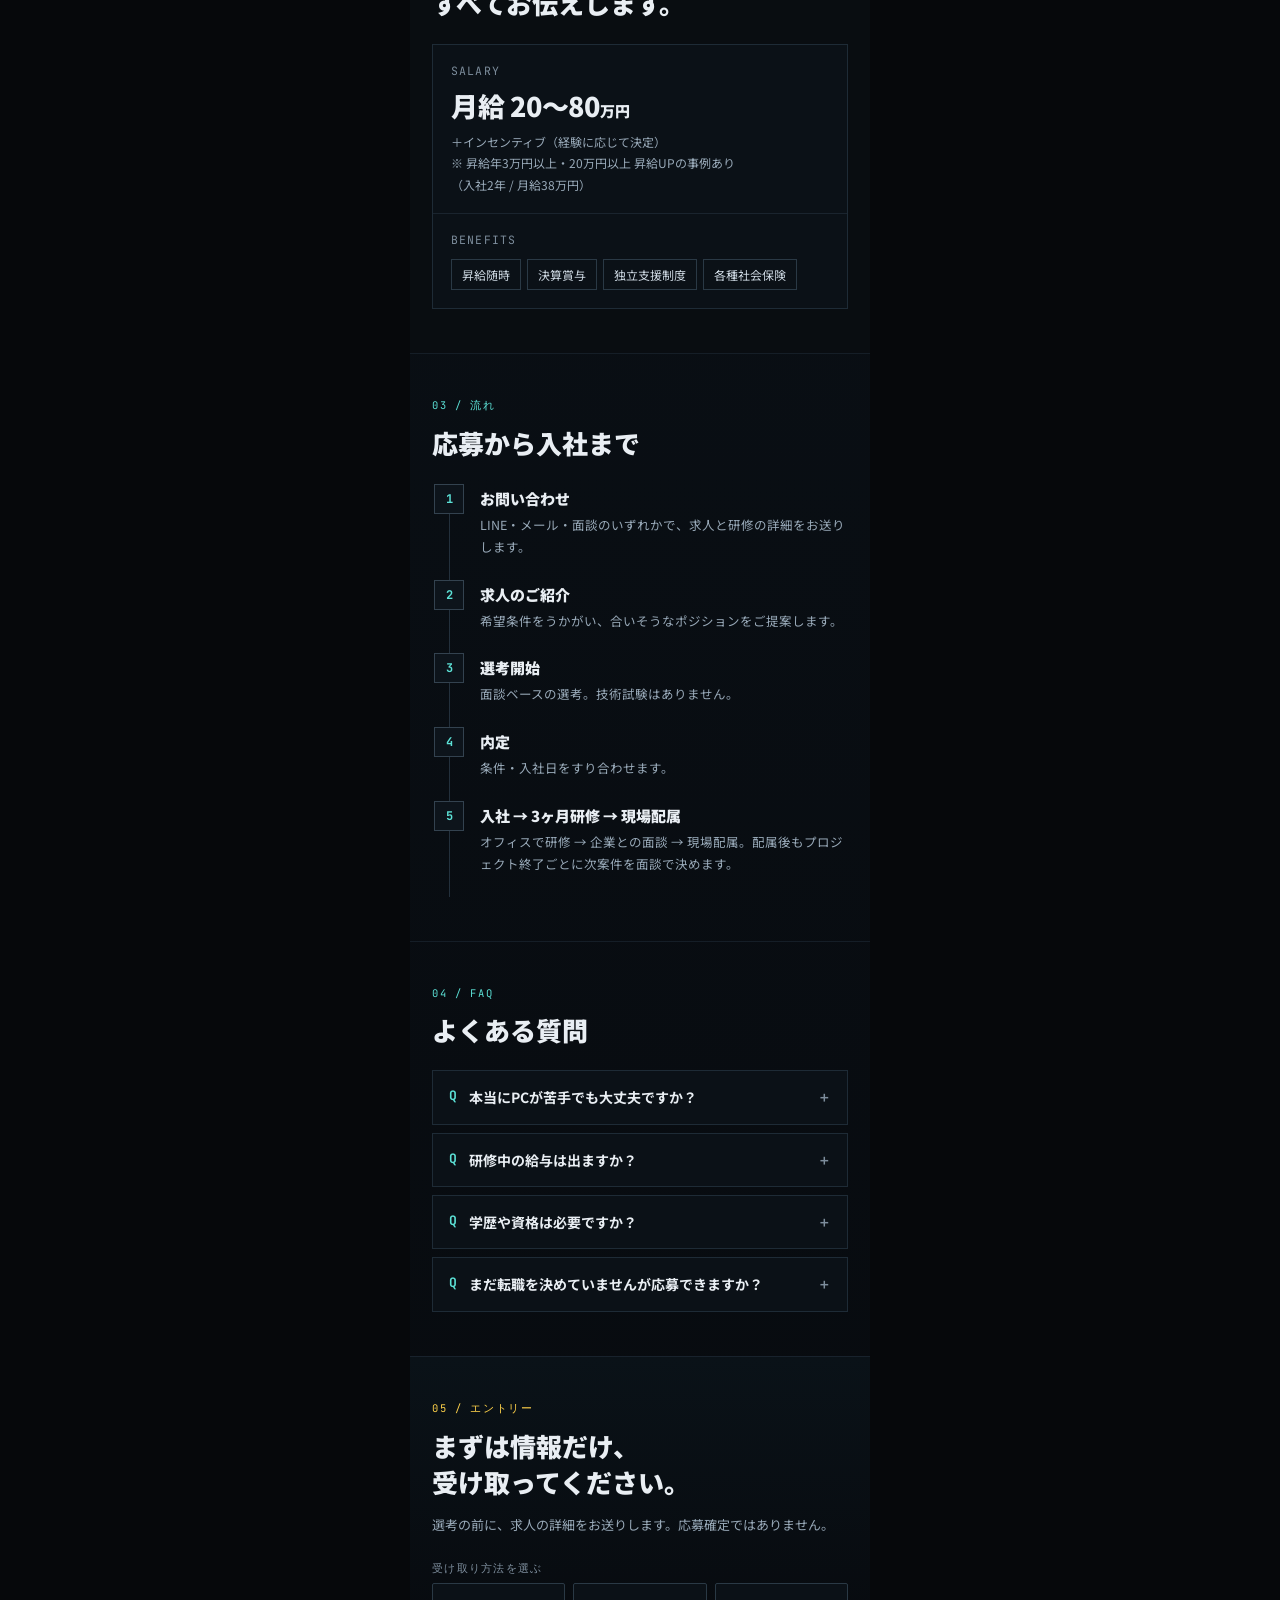
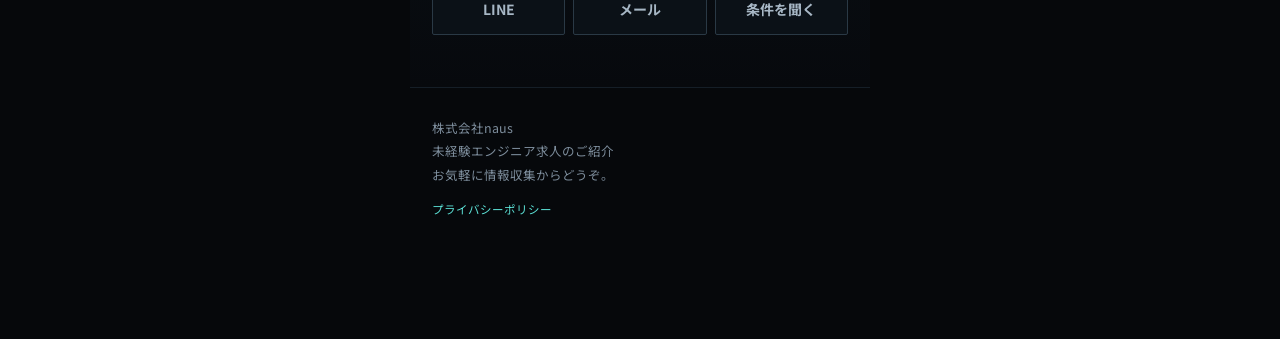
==== commit fe5657c3: "feat: FV下段のLINEボタンの文言を短縮 Co-Authored-By: Claude Opus 5.5 <noreply@anthropic.com>" ====
--- a/index.html
+++ b/index.html
@@ -81,7 +81,7 @@
     </a>
     <div style="display: flex; gap: 8px;">
       <a href="#form" id="open-mail-top" style="flex: 1; display: flex; align-items: center; justify-content: center; border: 1px solid #33424f; color: #cdd8e2; font-weight: 700; font-size: 13px; padding: 13px 10px; border-radius: 2px;">メールで受け取る</a>
-      <button type="button" data-open-line style="flex: 1; display: flex; align-items: center; justify-content: center; border: 1px solid #33424f; background: transparent; color: #cdd8e2; font-weight: 700; font-size: 13px; padding: 13px 10px; border-radius: 2px; cursor: pointer;">LINEで詳細を受け取る</button>
+      <button type="button" data-open-line style="flex: 1; display: flex; align-items: center; justify-content: center; border: 1px solid #33424f; background: transparent; color: #cdd8e2; font-weight: 700; font-size: 13px; padding: 13px 10px; border-radius: 2px; cursor: pointer;">LINEで受け取る</button>
     </div>
     <p style="margin: 2px 0 0; font-size: 11px; color: #6b7a8a; line-height: 1.6;">「まだ転職するか迷っている」段階のご相談も歓迎です。</p>
   </div>
